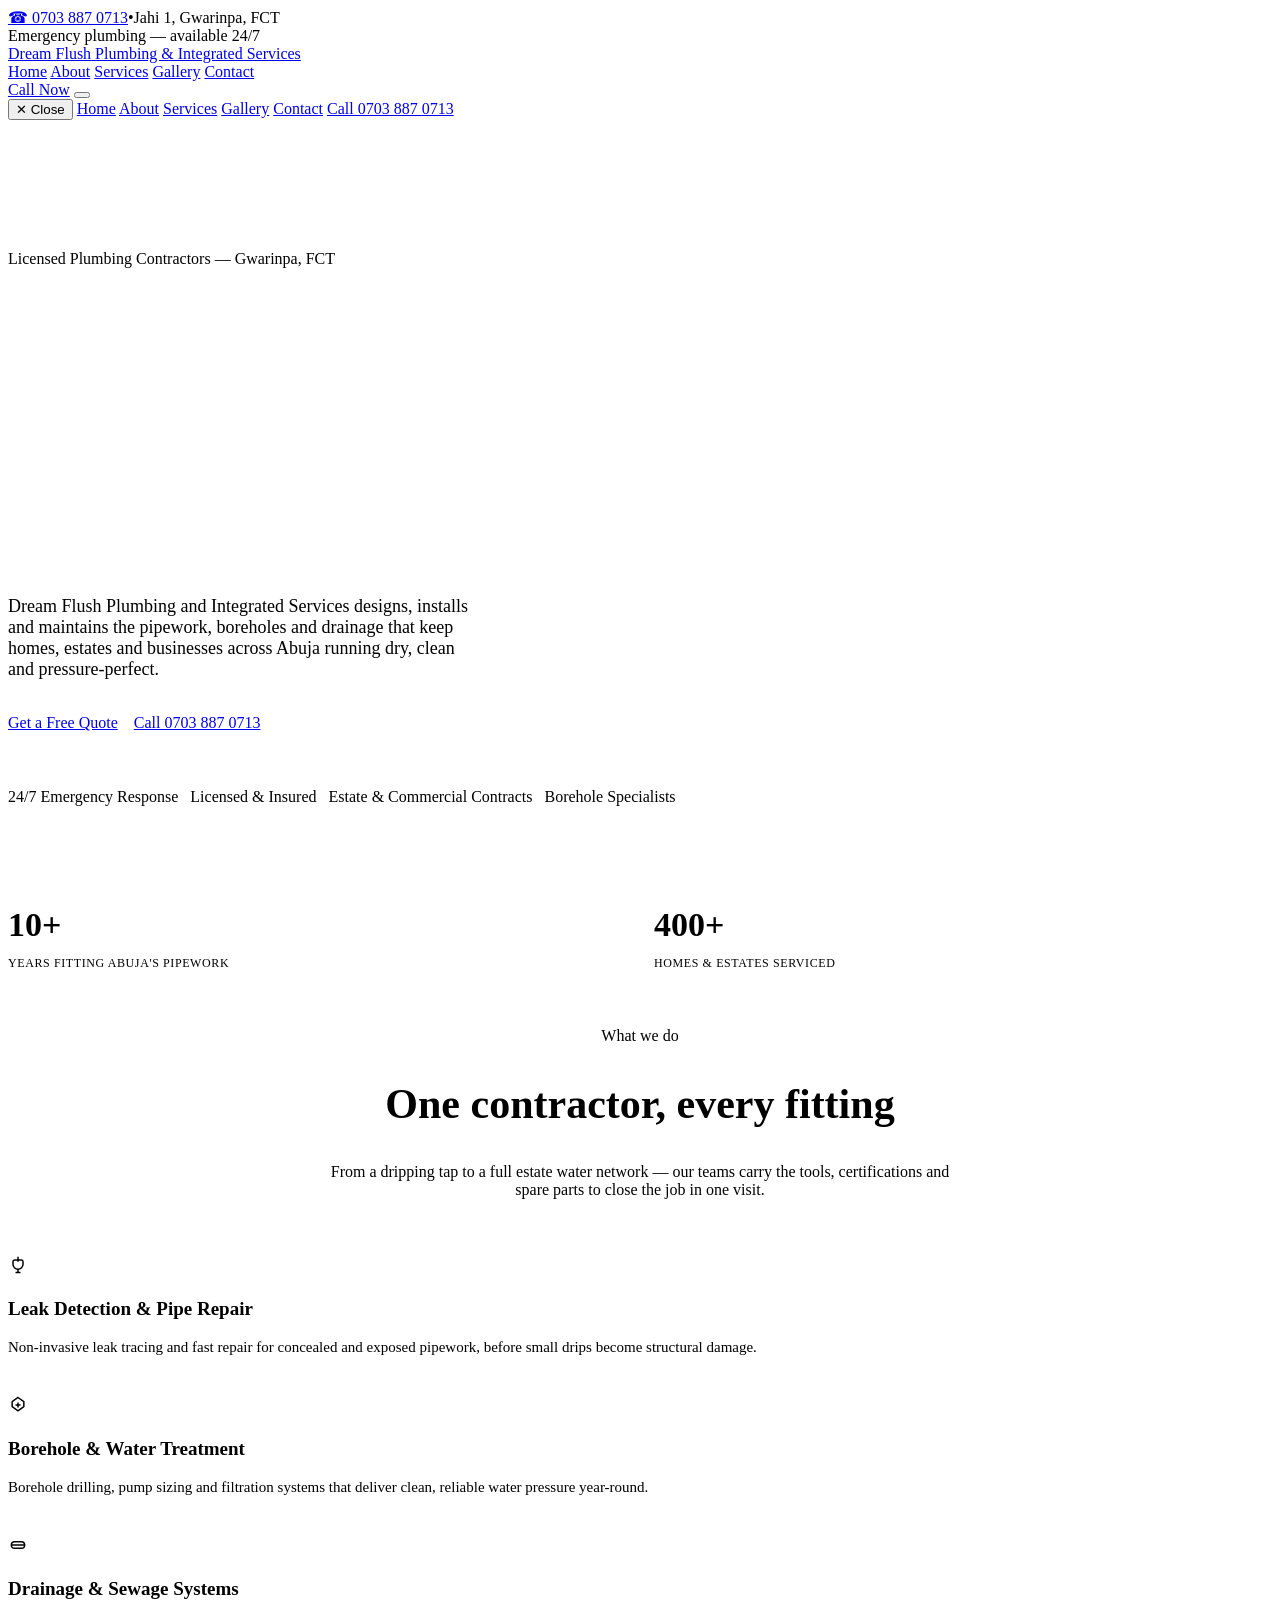
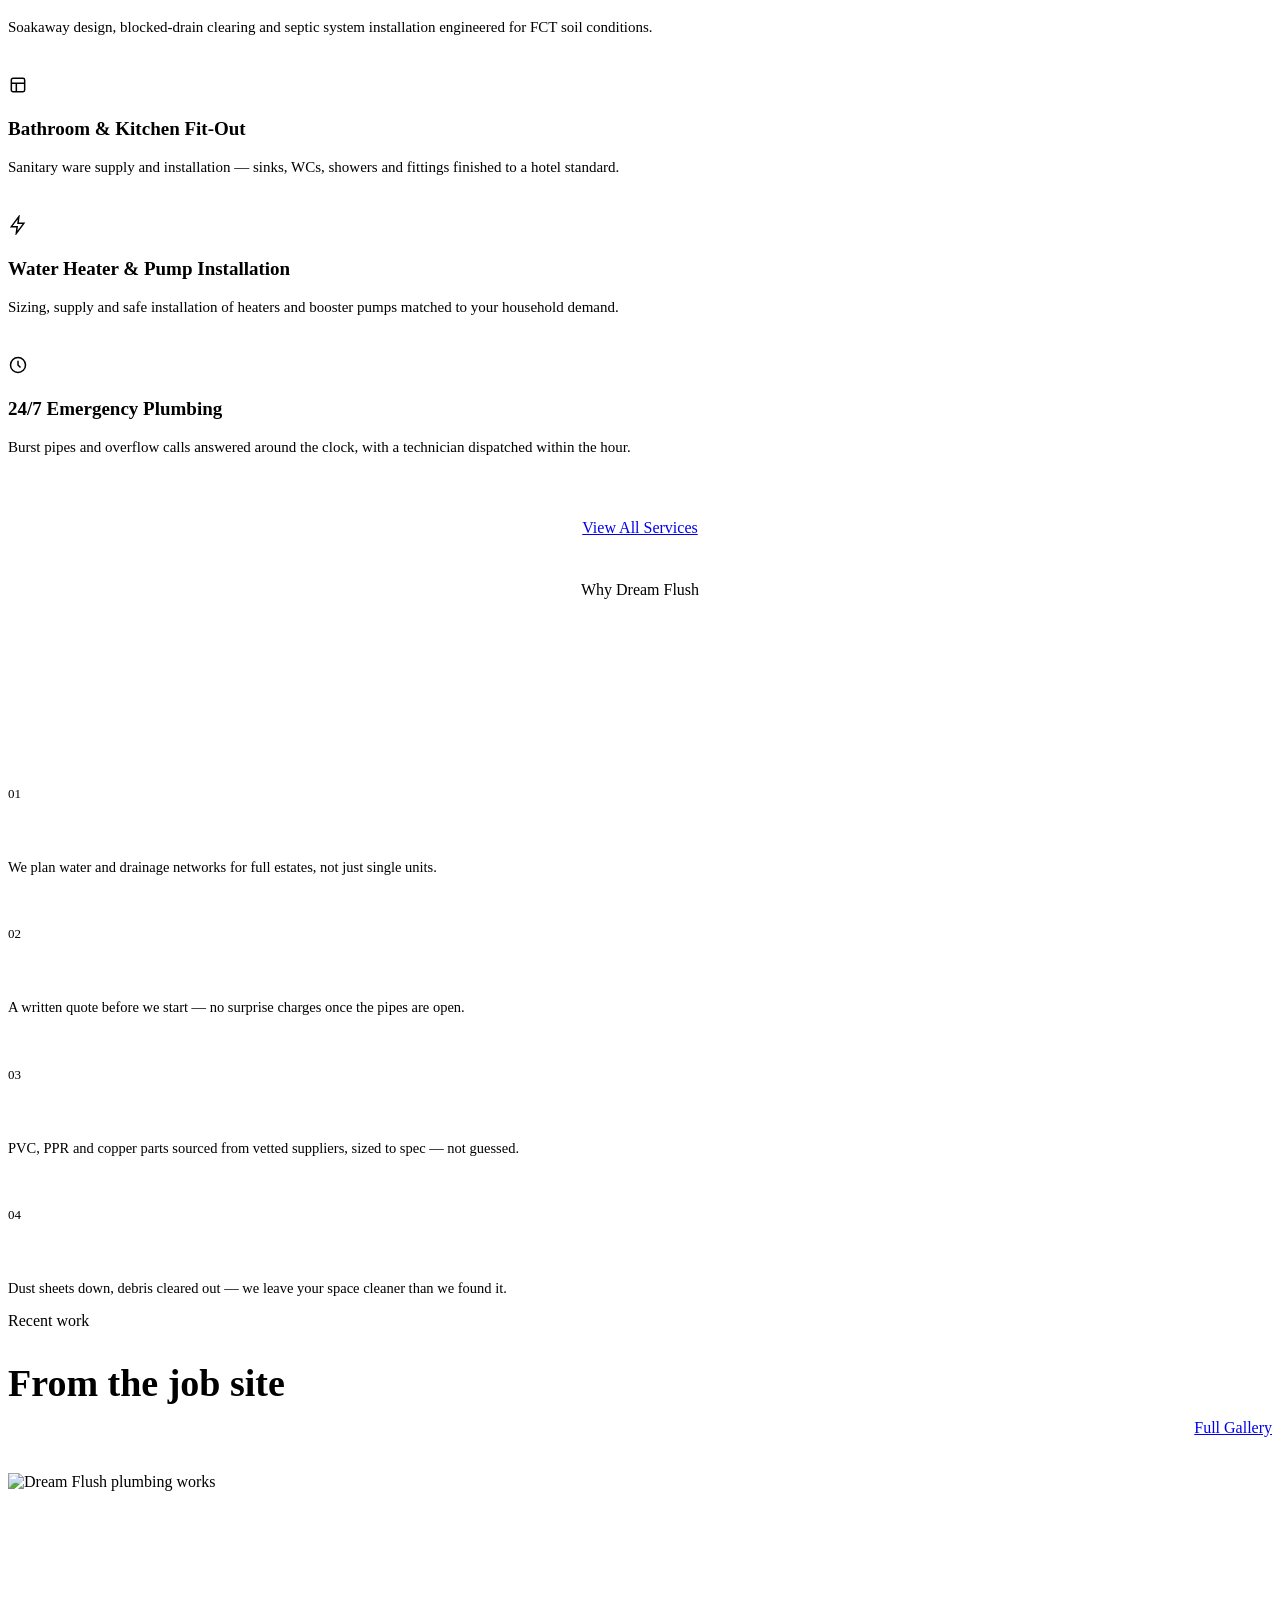
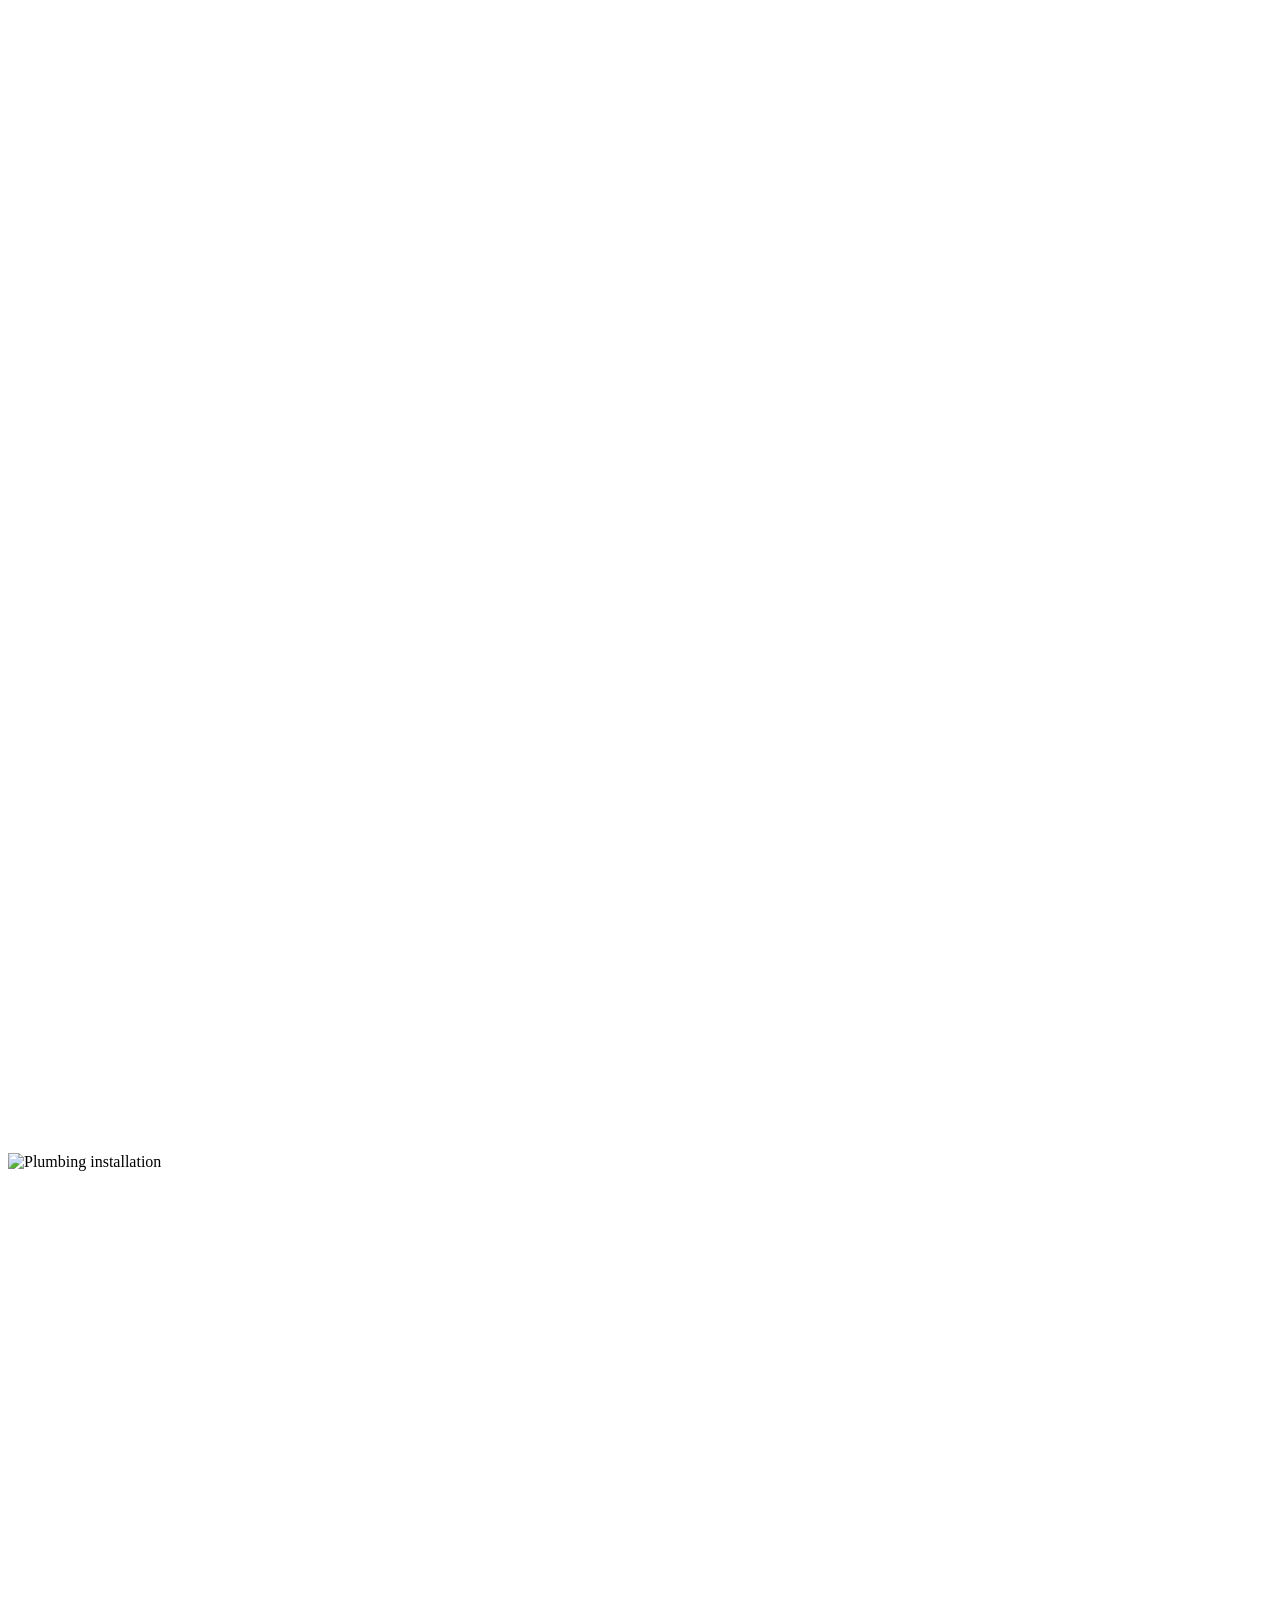
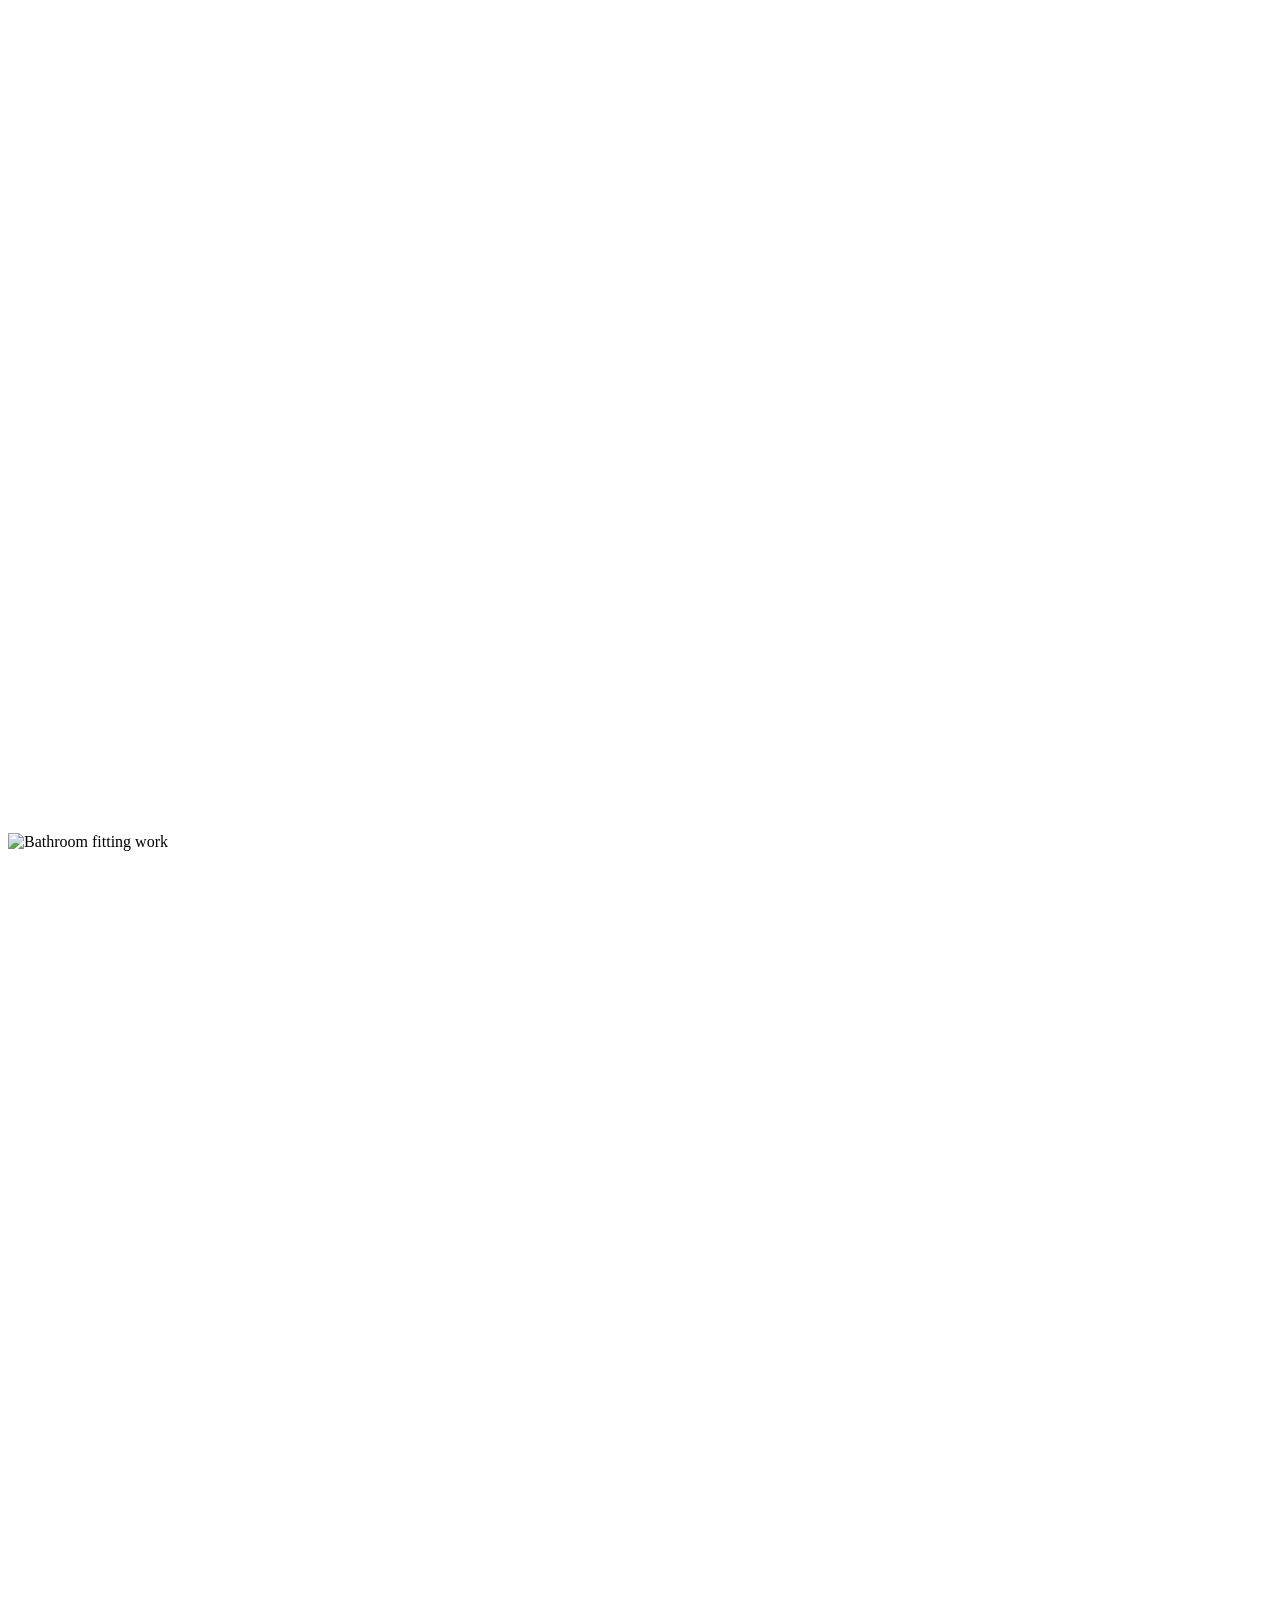
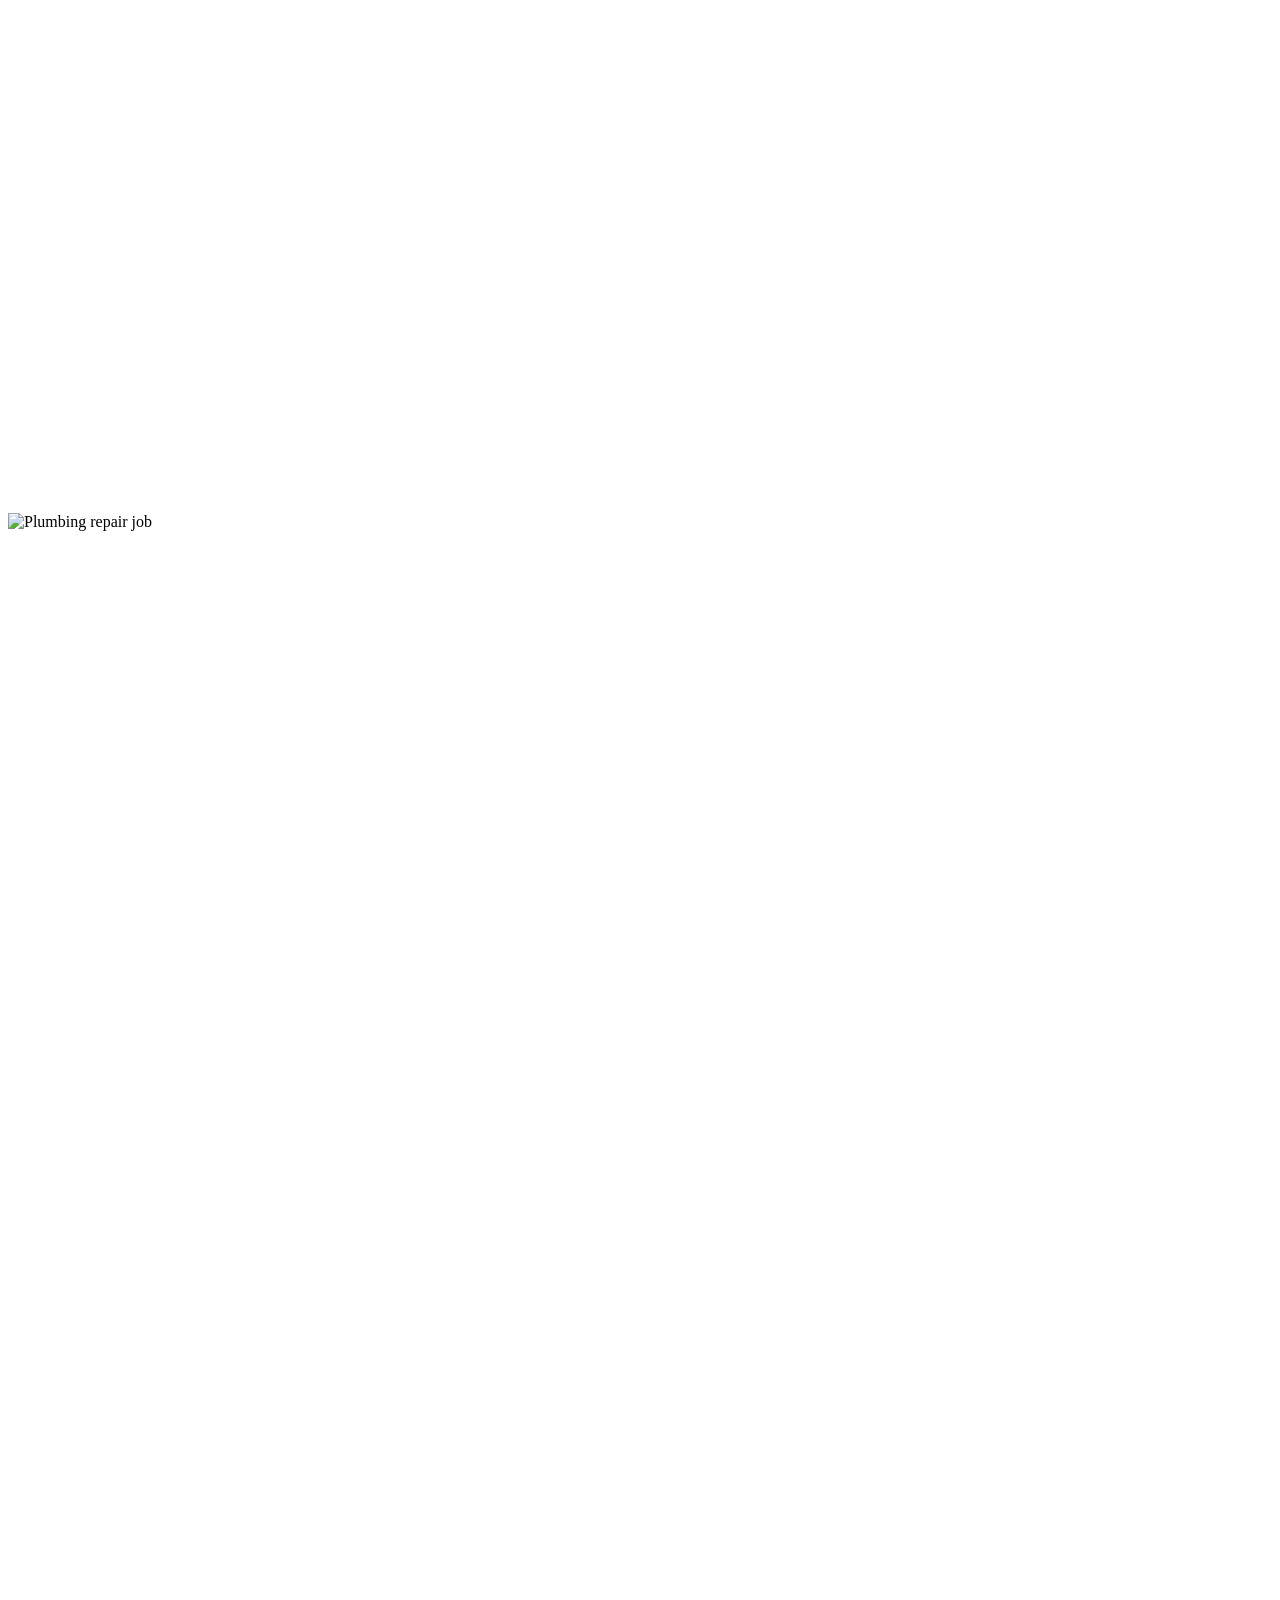
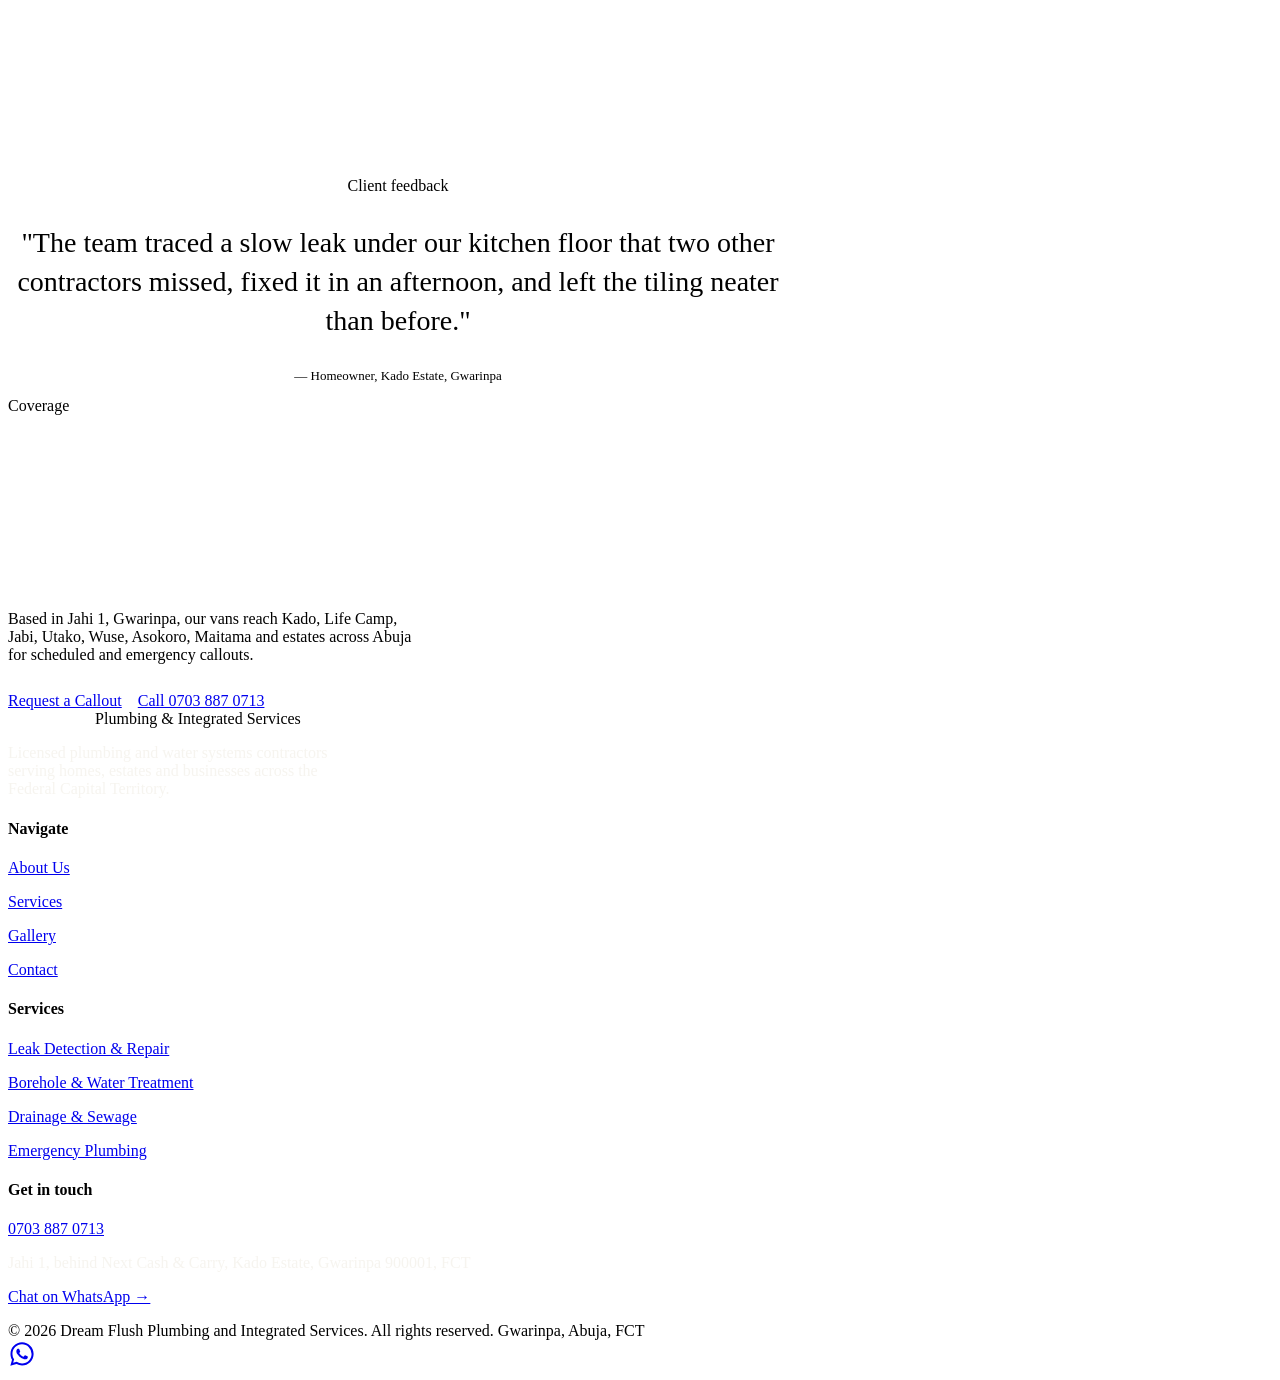
==== index.html @ 9a0f7e5d "Create index.html" ====
<!DOCTYPE html>
<html lang="en">
<head>
<meta charset="UTF-8">
<meta name="viewport" content="width=device-width, initial-scale=1.0">
<title>Dream Flush Plumbing &amp; Integrated Services | Gwarinpa, Abuja</title>
<meta name="description" content="Licensed plumbing, borehole and drainage contractors serving homes, estates and businesses across Gwarinpa and the Federal Capital Territory. Call 0703 887 0713.">
<link rel="stylesheet" href="styles.css">
</head>
<body>

<header class="site">
  <div class="topstrip">
    <div class="wrap">
      <div><a href="tel:+2347038870713">☎ 0703 887 0713</a><span class="dot">•</span>Jahi 1, Gwarinpa, FCT</div>
      <div>Emergency plumbing — available 24/7</div>
    </div>
  </div>
  <nav class="main wrap">
    <a href="index.html" class="logo">
      <span class="name">Dream Flush</span>
      <span class="tag">Plumbing &amp; Integrated Services</span>
    </a>
    <div class="nav-links">
      <a href="index.html" class="active">Home</a>
      <a href="about.html">About</a>
      <a href="services.html">Services</a>
      <a href="gallery.html">Gallery</a>
      <a href="contact.html">Contact</a>
    </div>
    <a href="tel:+2347038870713" class="nav-cta">Call Now</a>
    <button class="hamburger" aria-label="Open menu"><span></span><span></span><span></span></button>
  </nav>
</header>

<div class="mobile-menu">
  <button class="close" aria-label="Close menu">✕ Close</button>
  <a href="index.html">Home</a>
  <a href="about.html">About</a>
  <a href="services.html">Services</a>
  <a href="gallery.html">Gallery</a>
  <a href="contact.html">Contact</a>
  <a href="tel:+2347038870713" class="btn btn-copper m-cta">Call 0703 887 0713</a>
</div>

<!-- HERO -->
<section class="hero-dark" style="padding:130px 0 100px 0;">
  <div class="wrap" style="position:relative; z-index:1;">
    <div class="eyebrow" style="color:var(--copper-dim);">Licensed Plumbing Contractors — Gwarinpa, FCT</div>
    <h1 style="color:#fff; font-size:clamp(36px,6vw,64px); max-width:16ch;">Water finds a way. We make sure it's the right one.</h1>
    <p style="color:var(--aqua-soft); max-width:52ch; font-size:18px; margin-top:18px;">
      Dream Flush Plumbing and Integrated Services designs, installs and maintains the pipework, boreholes
      and drainage that keep homes, estates and businesses across Abuja running dry, clean and pressure-perfect.
    </p>
    <div style="display:flex; gap:16px; flex-wrap:wrap; margin-top:34px;">
      <a href="https://wa.me/2347038870713" target="_blank" rel="noopener" class="btn btn-copper">Get a Free Quote</a>
      <a href="tel:+2347038870713" class="btn btn-outline">Call 0703 887 0713</a>
    </div>

    <div style="display:flex; gap:12px; flex-wrap:wrap; margin-top:56px;">
      <span class="spec-tag">24/7 Emergency Response</span>
      <span class="spec-tag">Licensed &amp; Insured</span>
      <span class="spec-tag">Estate &amp; Commercial Contracts</span>
      <span class="spec-tag">Borehole Specialists</span>
    </div>
  </div>
</section>

<!-- INTRO STRIP -->
<section class="section-tight" style="background:var(--paper-dim); border-bottom:1px solid var(--line);">
  <div class="wrap" style="display:grid; grid-template-columns:1fr; gap:32px;">
    <div class="reveal" style="display:grid; grid-template-columns:repeat(2,1fr); gap:28px;">
      <div>
        <div class="mono" style="font-size:34px; color:var(--navy-deep); font-family:'Fraunces',serif; font-weight:600;">10+</div>
        <p class="mono" style="font-size:12px; text-transform:uppercase; letter-spacing:.05em; color:var(--ink-soft);">Years fitting Abuja's pipework</p>
      </div>
      <div>
        <div class="mono" style="font-size:34px; color:var(--navy-deep); font-family:'Fraunces',serif; font-weight:600;">400+</div>
        <p class="mono" style="font-size:12px; text-transform:uppercase; letter-spacing:.05em; color:var(--ink-soft);">Homes &amp; estates serviced</p>
      </div>
    </div>
  </div>
</section>

<!-- SERVICES OVERVIEW -->
<section>
  <div class="wrap">
    <div class="joint-connector" aria-hidden="true">
      <svg width="2" height="40" viewBox="0 0 2 40"><line x1="1" y1="0" x2="1" y2="40" style="stroke:var(--copper); stroke-width:2; stroke-dasharray:1 7;" stroke-linecap="round"/></svg>
      <span class="joint-node"></span>
    </div>
    <div class="reveal" style="text-align:center; max-width:640px; margin:0 auto 56px auto;">
      <div class="eyebrow" style="justify-content:center;">What we do</div>
      <h2 style="font-size:clamp(28px,4vw,42px);">One contractor, every fitting</h2>
      <p style="color:var(--ink-soft);">From a dripping tap to a full estate water network — our teams carry the tools,
      certifications and spare parts to close the job in one visit.</p>
    </div>

    <div style="display:grid; grid-template-columns:1fr; gap:24px;" class="services-grid">
      <style>
        .services-grid{grid-template-columns:1fr;}
        @media(min-width:640px){.services-grid{grid-template-columns:1fr 1fr;}}
        @media(min-width:980px){.services-grid{grid-template-columns:1fr 1fr 1fr;}}
      </style>

      <div class="card reveal">
        <div class="service-icon"><svg width="20" height="20" viewBox="0 0 24 24" fill="none" stroke="currentColor" stroke-width="1.8"><path d="M12 2v6M8 6h8a2 2 0 012 2v3a6 6 0 01-12 0v-3a2 2 0 012-2z"/><path d="M9 21h6M12 17v4"/></svg></div>
        <h3 style="font-size:19px;">Leak Detection &amp; Pipe Repair</h3>
        <p style="color:var(--ink-soft); font-size:15px;">Non-invasive leak tracing and fast repair for concealed and exposed pipework, before small drips become structural damage.</p>
      </div>

      <div class="card reveal">
        <div class="service-icon"><svg width="20" height="20" viewBox="0 0 24 24" fill="none" stroke="currentColor" stroke-width="1.8"><path d="M12 3l7 5v6l-7 5-7-5V8z"/><path d="M12 9v6M9 12h6"/></svg></div>
        <h3 style="font-size:19px;">Borehole &amp; Water Treatment</h3>
        <p style="color:var(--ink-soft); font-size:15px;">Borehole drilling, pump sizing and filtration systems that deliver clean, reliable water pressure year-round.</p>
      </div>

      <div class="card reveal">
        <div class="service-icon"><svg width="20" height="20" viewBox="0 0 24 24" fill="none" stroke="currentColor" stroke-width="1.8"><path d="M4 12h16M4 12a4 4 0 004 4h8a4 4 0 004-4M4 12a4 4 0 014-4h8a4 4 0 014 4"/></svg></div>
        <h3 style="font-size:19px;">Drainage &amp; Sewage Systems</h3>
        <p style="color:var(--ink-soft); font-size:15px;">Soakaway design, blocked-drain clearing and septic system installation engineered for FCT soil conditions.</p>
      </div>

      <div class="card reveal">
        <div class="service-icon"><svg width="20" height="20" viewBox="0 0 24 24" fill="none" stroke="currentColor" stroke-width="1.8"><rect x="4" y="4" width="16" height="16" rx="2"/><path d="M4 10h16M10 10v10"/></svg></div>
        <h3 style="font-size:19px;">Bathroom &amp; Kitchen Fit-Out</h3>
        <p style="color:var(--ink-soft); font-size:15px;">Sanitary ware supply and installation — sinks, WCs, showers and fittings finished to a hotel standard.</p>
      </div>

      <div class="card reveal">
        <div class="service-icon"><svg width="20" height="20" viewBox="0 0 24 24" fill="none" stroke="currentColor" stroke-width="1.8"><path d="M13 2L4 14h7l-1 8 9-12h-7z"/></svg></div>
        <h3 style="font-size:19px;">Water Heater &amp; Pump Installation</h3>
        <p style="color:var(--ink-soft); font-size:15px;">Sizing, supply and safe installation of heaters and booster pumps matched to your household demand.</p>
      </div>

      <div class="card reveal">
        <div class="service-icon"><svg width="20" height="20" viewBox="0 0 24 24" fill="none" stroke="currentColor" stroke-width="1.8"><circle cx="12" cy="12" r="9"/><path d="M12 7v5l3 3"/></svg></div>
        <h3 style="font-size:19px;">24/7 Emergency Plumbing</h3>
        <p style="color:var(--ink-soft); font-size:15px;">Burst pipes and overflow calls answered around the clock, with a technician dispatched within the hour.</p>
      </div>
    </div>

    <div style="text-align:center; margin-top:48px;" class="reveal">
      <a href="services.html" class="btn btn-outline-dark">View All Services</a>
    </div>
  </div>
</section>

<!-- WHY CHOOSE US -->
<section style="background:var(--navy-deep); color:var(--paper);">
  <div class="wrap">
    <div class="joint-connector" aria-hidden="true">
      <svg width="2" height="40" viewBox="0 0 2 40"><line x1="1" y1="0" x2="1" y2="40" style="stroke:var(--copper); stroke-width:2; stroke-dasharray:1 7;" stroke-linecap="round"/></svg>
      <span class="joint-node" style="box-shadow:0 0 0 5px var(--navy-deep);"></span>
    </div>
    <div class="reveal" style="text-align:center; max-width:600px; margin:0 auto 56px auto;">
      <div class="eyebrow" style="justify-content:center; color:var(--copper-dim);">Why Dream Flush</div>
      <h2 style="color:#fff; font-size:clamp(28px,4vw,42px);">Built for how Abuja actually plumbs</h2>
    </div>
    <div style="display:grid; grid-template-columns:1fr; gap:36px;" class="why-grid">
      <style>.why-grid{grid-template-columns:1fr;} @media(min-width:768px){.why-grid{grid-template-columns:repeat(4,1fr);}}</style>
      <div class="reveal">
        <div class="mono" style="color:var(--copper); font-size:13px; margin-bottom:10px;">01</div>
        <h3 style="color:#fff; font-size:18px;">Estate-scale experience</h3>
        <p style="color:var(--aqua-soft); font-size:14.5px;">We plan water and drainage networks for full estates, not just single units.</p>
      </div>
      <div class="reveal">
        <div class="mono" style="color:var(--copper); font-size:13px; margin-bottom:10px;">02</div>
        <h3 style="color:#fff; font-size:18px;">Upfront pricing</h3>
        <p style="color:var(--aqua-soft); font-size:14.5px;">A written quote before we start — no surprise charges once the pipes are open.</p>
      </div>
      <div class="reveal">
        <div class="mono" style="color:var(--copper); font-size:13px; margin-bottom:10px;">03</div>
        <h3 style="color:#fff; font-size:18px;">Genuine fittings</h3>
        <p style="color:var(--aqua-soft); font-size:14.5px;">PVC, PPR and copper parts sourced from vetted suppliers, sized to spec — not guessed.</p>
      </div>
      <div class="reveal">
        <div class="mono" style="color:var(--copper); font-size:13px; margin-bottom:10px;">04</div>
        <h3 style="color:#fff; font-size:18px;">Tidy job sites</h3>
        <p style="color:var(--aqua-soft); font-size:14.5px;">Dust sheets down, debris cleared out — we leave your space cleaner than we found it.</p>
      </div>
    </div>
  </div>
</section>

<!-- FEATURED WORK -->
<section>
  <div class="wrap">
    <div class="reveal" style="display:flex; justify-content:space-between; align-items:flex-end; gap:20px; flex-wrap:wrap; margin-bottom:36px;">
      <div>
        <div class="eyebrow">Recent work</div>
        <h2 style="font-size:clamp(26px,4vw,38px);">From the job site</h2>
      </div>
      <a href="gallery.html" class="btn btn-outline-dark">Full Gallery</a>
    </div>
    <div style="display:grid; grid-template-columns:1fr; gap:16px;" class="home-gal">
      <style>
        .home-gal{grid-template-columns:1fr 1fr;}
        @media(min-width:768px){.home-gal{grid-template-columns:repeat(4,1fr);}}
        .home-gal .gal-item{aspect-ratio:1/1;}
      </style>
      <div class="gal-item reveal"><img src="https://lh3.googleusercontent.com/gps-cs-s/APNQkAHWRPN3L8LuBVcjZ3I019OO027bFhf9JPRIO4nKEWXgw_9E3YOULxUgVW7eUwhvWyyppRHsk3lax2eZiEEiIUImAE5HNTa53ig5uDKnpSwStdlJIbGX1WZZtggyb7ekwQfjrfQyrAv9M4aH=w400-h400-n-k-no-nu" alt="Dream Flush plumbing works" loading="lazy"></div>
      <div class="gal-item reveal"><img src="https://lh3.googleusercontent.com/gps-cs-s/APNQkAGF8icxecqVOJRzwQurNzmzFJZpPLVUyeI_FsJjjUTDYyTrybm0dxUfiEsHR7FjjhWgU0Uqf5lu4nmzQ2m7SeWV9MGUFTj0n9CZD9PnpQmQtgG_nIJ3hxRWF6lzMgg10u-XJWmI9WDnLxtE=w400-h400-n-k-no-nu" alt="Plumbing installation" loading="lazy"></div>
      <div class="gal-item reveal"><img src="https://lh3.googleusercontent.com/gps-cs-s/APNQkAEnMznzhhNbdx_cUAsmjK_xok5JXJjn2oTG2pKyvs2aAb2dIH1Luz5_inmusBIiHnRarUA_8XX8kxVgiO7XNIuZoQqRph8Cxw5oyMlpKGPAxoUyoJvWzBQXSEMlgwkbcNje-8q9p-YcH8e0=w400-h400-n-k-no-nu" alt="Bathroom fitting work" loading="lazy"></div>
      <div class="gal-item reveal"><img src="https://lh3.googleusercontent.com/gps-cs-s/APNQkAFbByiCkECzpKB3rME1ixQNDsWxzrAxze_JOhXJ6nOsAjRchkMbBx6kJNiQZaSDxwMGCO5Q4RfN9BP9-BcdhZhin5TswmgQjd3dukd6fsVVq3LrZUCqwJ_RrRPBUdt5_XD7Ur9vWw=w400-h400-n-k-no-nu" alt="Plumbing repair job" loading="lazy"></div>
    </div>
  </div>
</section>

<!-- TESTIMONIAL -->
<section style="background:var(--paper-dim); border-top:1px solid var(--line); border-bottom:1px solid var(--line);">
  <div class="wrap" style="max-width:780px; text-align:center;">
    <div class="reveal">
      <div class="eyebrow" style="justify-content:center;">Client feedback</div>
      <p style="font-family:'Fraunces',serif; font-size:clamp(20px,3vw,28px); color:var(--navy-deep); line-height:1.4;">
        "The team traced a slow leak under our kitchen floor that two other contractors missed, fixed it in an
        afternoon, and left the tiling neater than before."
      </p>
      <p class="mono" style="font-size:13px; color:var(--ink-soft); margin-top:18px;">— Homeowner, Kado Estate, Gwarinpa</p>
    </div>
  </div>
</section>

<!-- SERVICE AREA + CTA -->
<section class="hero-dark">
  <div class="wrap" style="position:relative; z-index:1; display:grid; grid-template-columns:1fr; gap:40px;" >
    <div class="reveal">
      <div class="eyebrow" style="color:var(--copper-dim);">Coverage</div>
      <h2 style="color:#fff; font-size:clamp(26px,4vw,38px); max-width:18ch;">Serving Gwarinpa and every corner of the FCT</h2>
      <p style="color:var(--aqua-soft); max-width:52ch;">Based in Jahi 1, Gwarinpa, our vans reach Kado, Life Camp, Jabi, Utako, Wuse, Asokoro,
      Maitama and estates across Abuja for scheduled and emergency callouts.</p>
      <div style="display:flex; gap:16px; flex-wrap:wrap; margin-top:28px;">
        <a href="contact.html" class="btn btn-copper">Request a Callout</a>
        <a href="tel:+2347038870713" class="btn btn-outline">Call 0703 887 0713</a>
      </div>
    </div>
  </div>
</section>

<footer class="site">
  <div class="wrap">
    <div class="foot-grid">
      <div>
        <div class="logo" style="margin-bottom:16px;">
          <span class="name" style="color:#fff;">Dream Flush</span>
          <span class="tag">Plumbing &amp; Integrated Services</span>
        </div>
        <p style="color:rgba(242,240,232,.7); max-width:320px;">Licensed plumbing and water systems contractors serving homes, estates and businesses across the Federal Capital Territory.</p>
      </div>
      <div>
        <h4>Navigate</h4>
        <p><a href="about.html">About Us</a></p>
        <p><a href="services.html">Services</a></p>
        <p><a href="gallery.html">Gallery</a></p>
        <p><a href="contact.html">Contact</a></p>
      </div>
      <div>
        <h4>Services</h4>
        <p><a href="services.html">Leak Detection &amp; Repair</a></p>
        <p><a href="services.html">Borehole &amp; Water Treatment</a></p>
        <p><a href="services.html">Drainage &amp; Sewage</a></p>
        <p><a href="services.html">Emergency Plumbing</a></p>
      </div>
      <div>
        <h4>Get in touch</h4>
        <p><a href="tel:+2347038870713">0703 887 0713</a></p>
        <p style="color:rgba(242,240,232,.7);">Jahi 1, behind Next Cash &amp; Carry, Kado Estate, Gwarinpa 900001, FCT</p>
        <p><a href="https://wa.me/2347038870713" target="_blank" rel="noopener">Chat on WhatsApp →</a></p>
      </div>
    </div>
    <div class="foot-bottom">
      <span>© 2026 Dream Flush Plumbing and Integrated Services. All rights reserved.</span>
      <span>Gwarinpa, Abuja, FCT</span>
    </div>
  </div>
</footer>

<a href="https://wa.me/2347038870713" class="wa-float" target="_blank" rel="noopener" aria-label="Chat on WhatsApp">
  <svg width="28" height="28" viewBox="0 0 24 24" fill="currentColor"><path d="M12.04 2C6.58 2 2.13 6.45 2.13 11.91c0 1.75.46 3.45 1.32 4.95L2 22l5.28-1.38a9.9 9.9 0 004.76 1.21h.01c5.46 0 9.9-4.45 9.9-9.91C21.96 6.45 17.5 2 12.04 2zm0 18.06h-.01a8.2 8.2 0 01-4.18-1.14l-.3-.18-3.12.82.83-3.04-.2-.31a8.16 8.16 0 01-1.26-4.3c0-4.51 3.68-8.19 8.2-8.19 2.19 0 4.25.85 5.8 2.4a8.13 8.13 0 012.4 5.8c0 4.51-3.68 8.14-8.16 8.14zm4.48-6.12c-.24-.12-1.45-.72-1.67-.8-.22-.08-.39-.12-.55.12-.16.24-.63.8-.78.96-.14.16-.29.18-.53.06-.24-.12-1.02-.38-1.94-1.2-.72-.64-1.2-1.43-1.34-1.67-.14-.24-.02-.37.11-.49.11-.11.24-.29.36-.43.12-.14.16-.24.24-.4.08-.16.04-.3-.02-.42-.06-.12-.55-1.32-.75-1.8-.2-.48-.4-.42-.55-.42-.14 0-.3-.02-.46-.02s-.42.06-.64.3c-.22.24-.85.83-.85 2.02 0 1.19.87 2.34.99 2.5.12.16 1.71 2.61 4.14 3.66.58.25 1.03.4 1.38.51.58.18 1.11.16 1.53.1.47-.07 1.45-.59 1.65-1.16.2-.57.2-1.06.14-1.16-.06-.1-.22-.16-.46-.28z"/></svg>
</a>

<script src="script.js"></script>
</body>
</html>
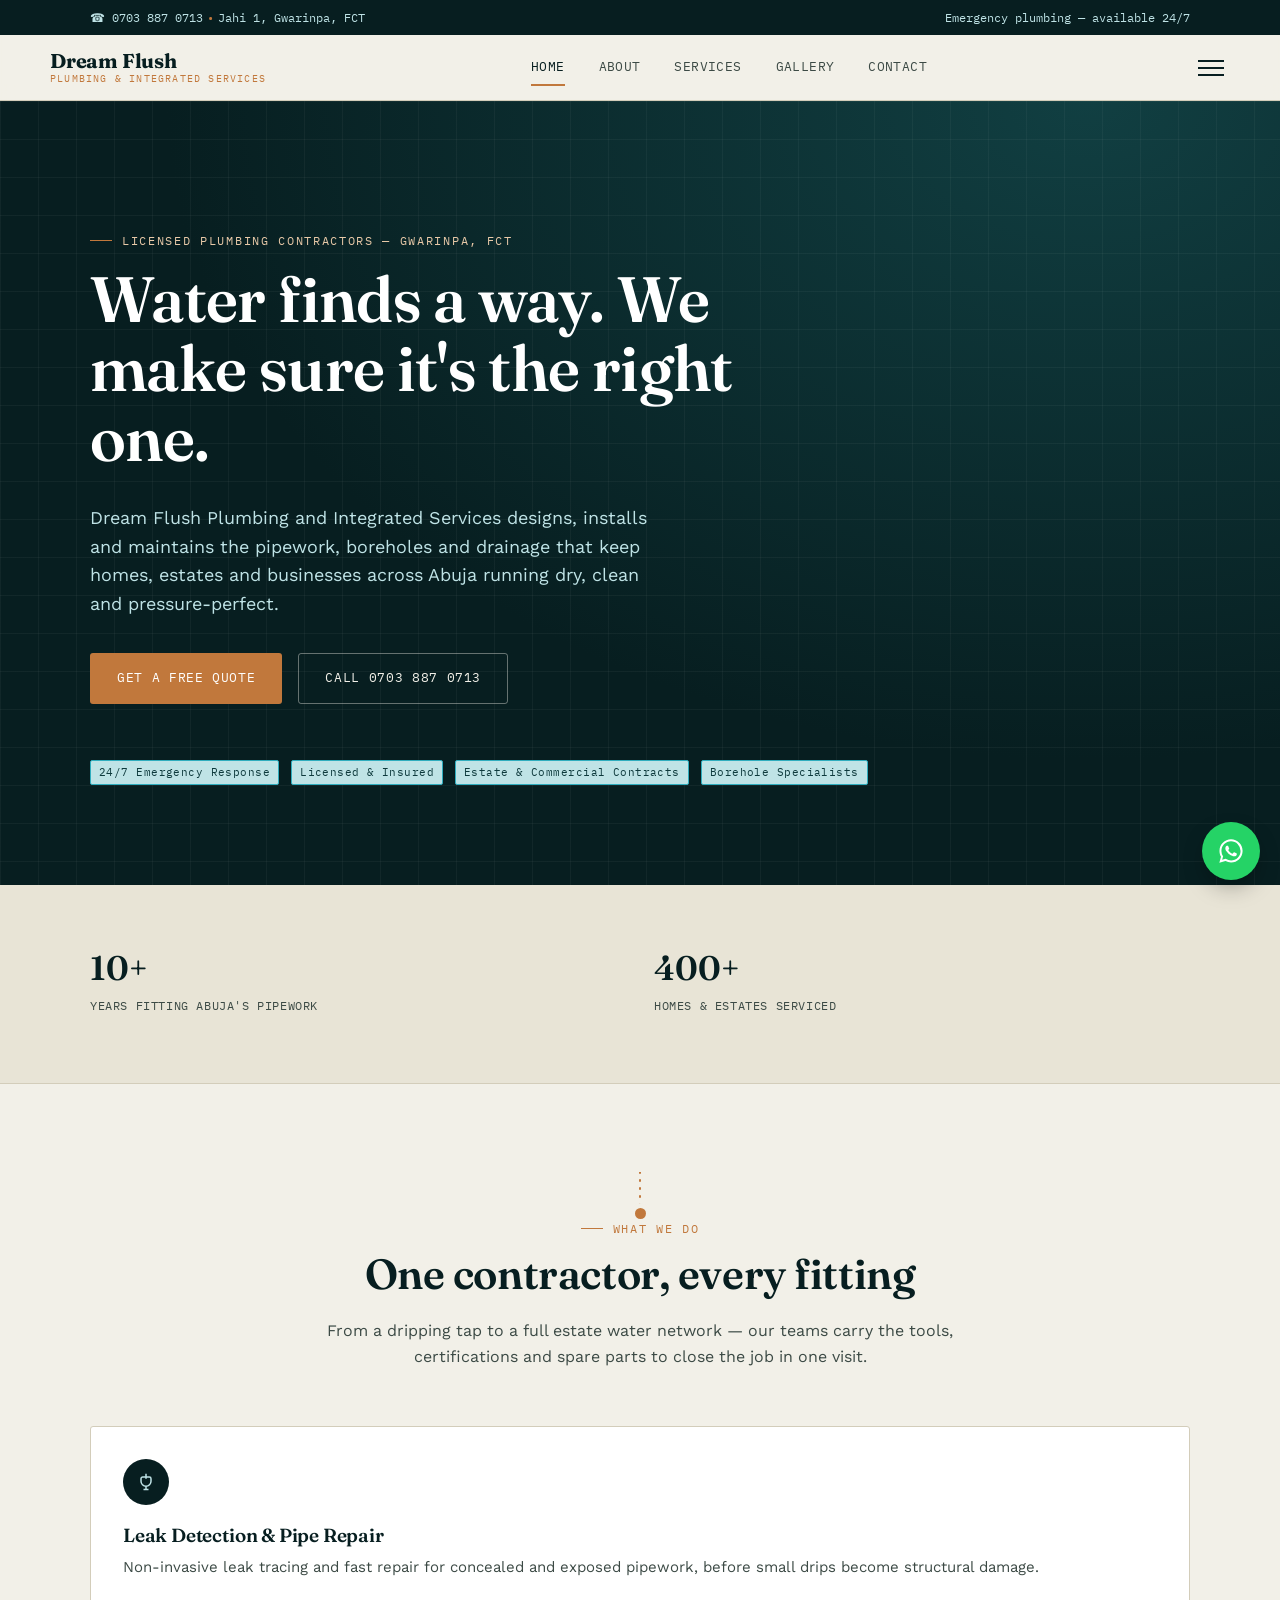
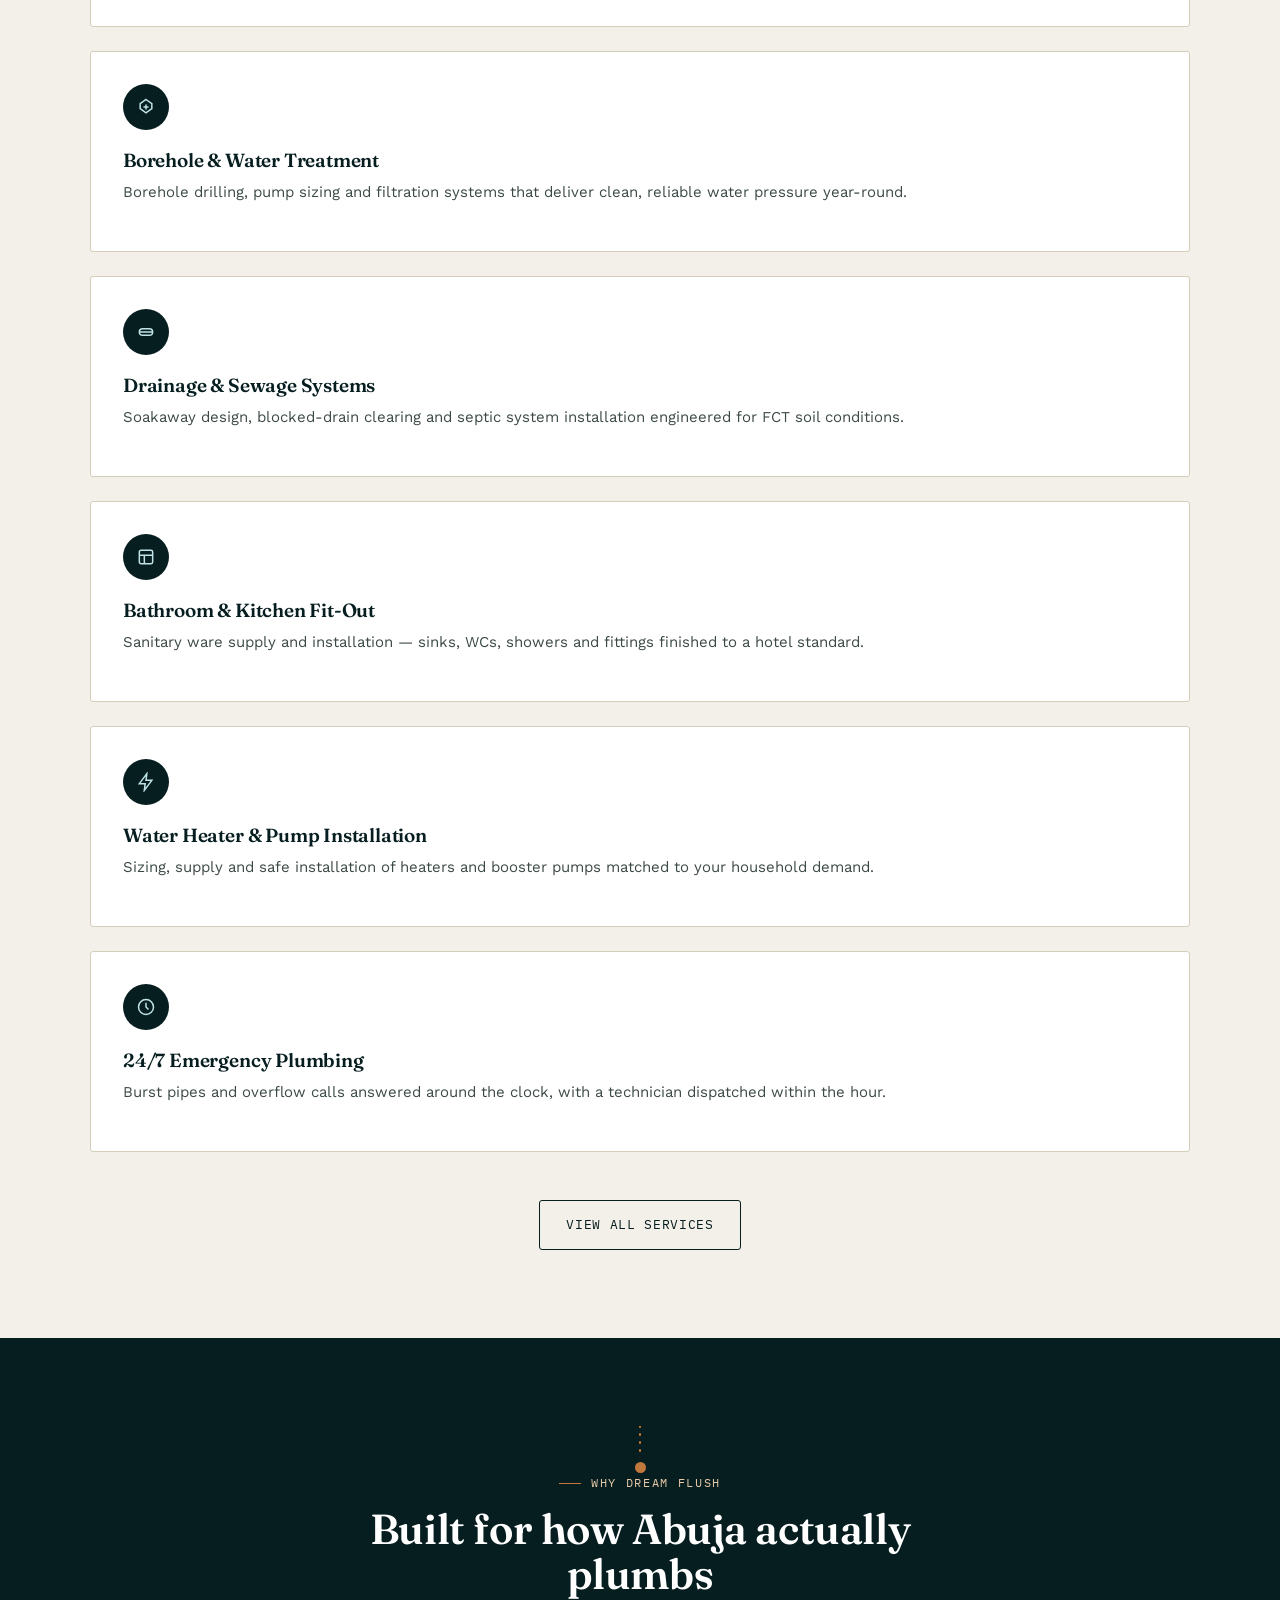
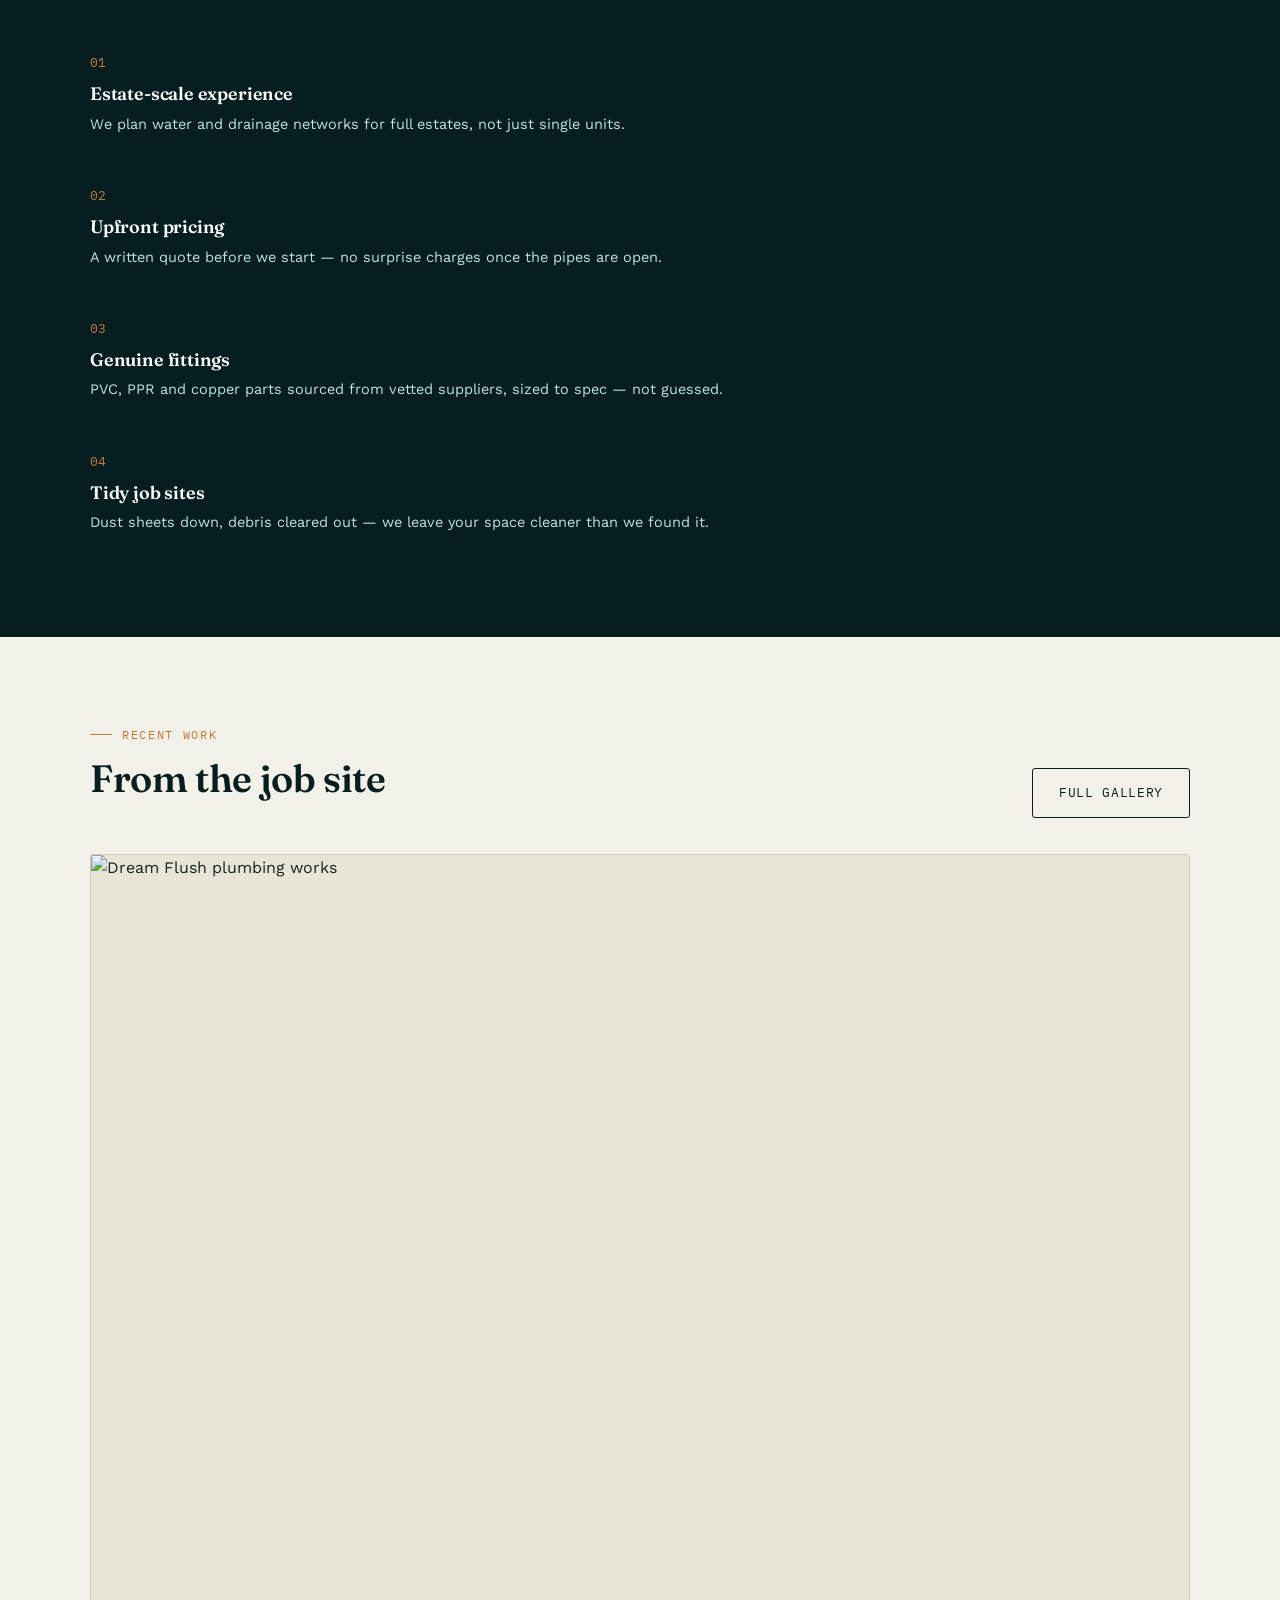
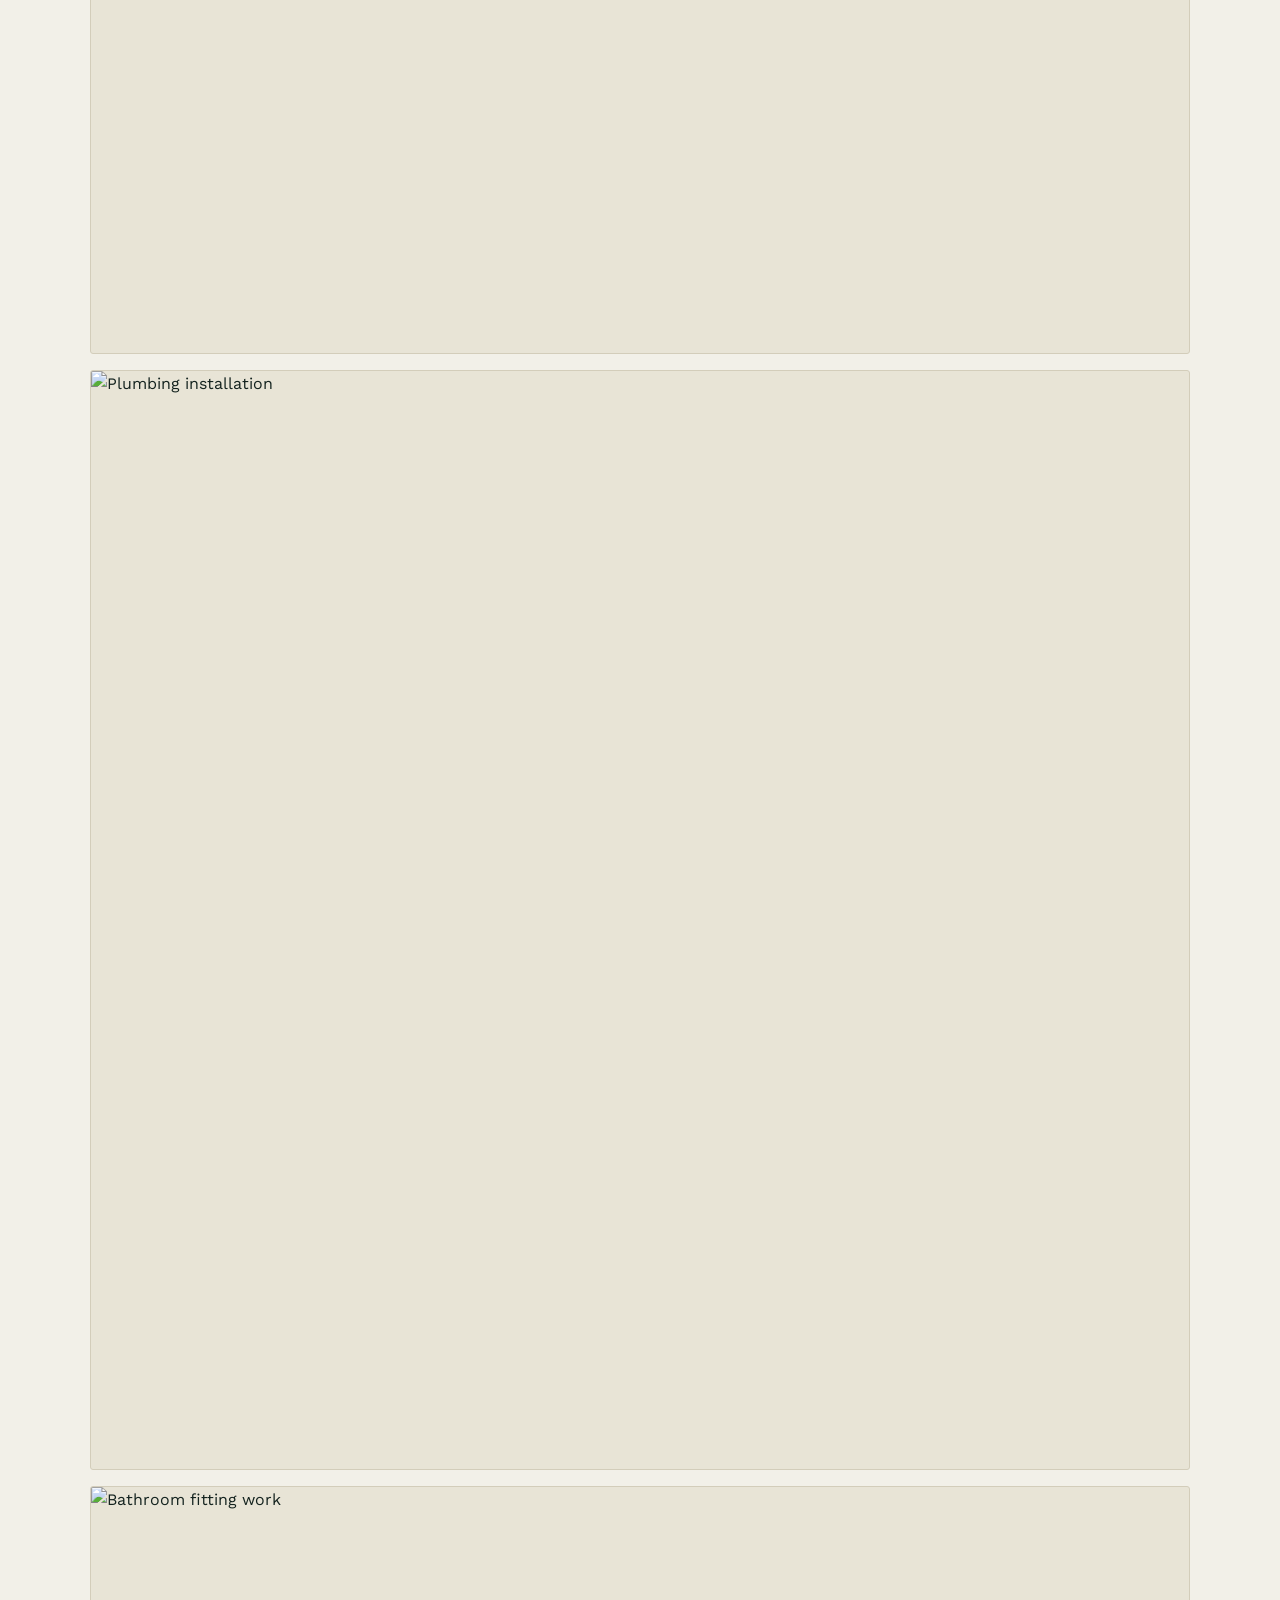
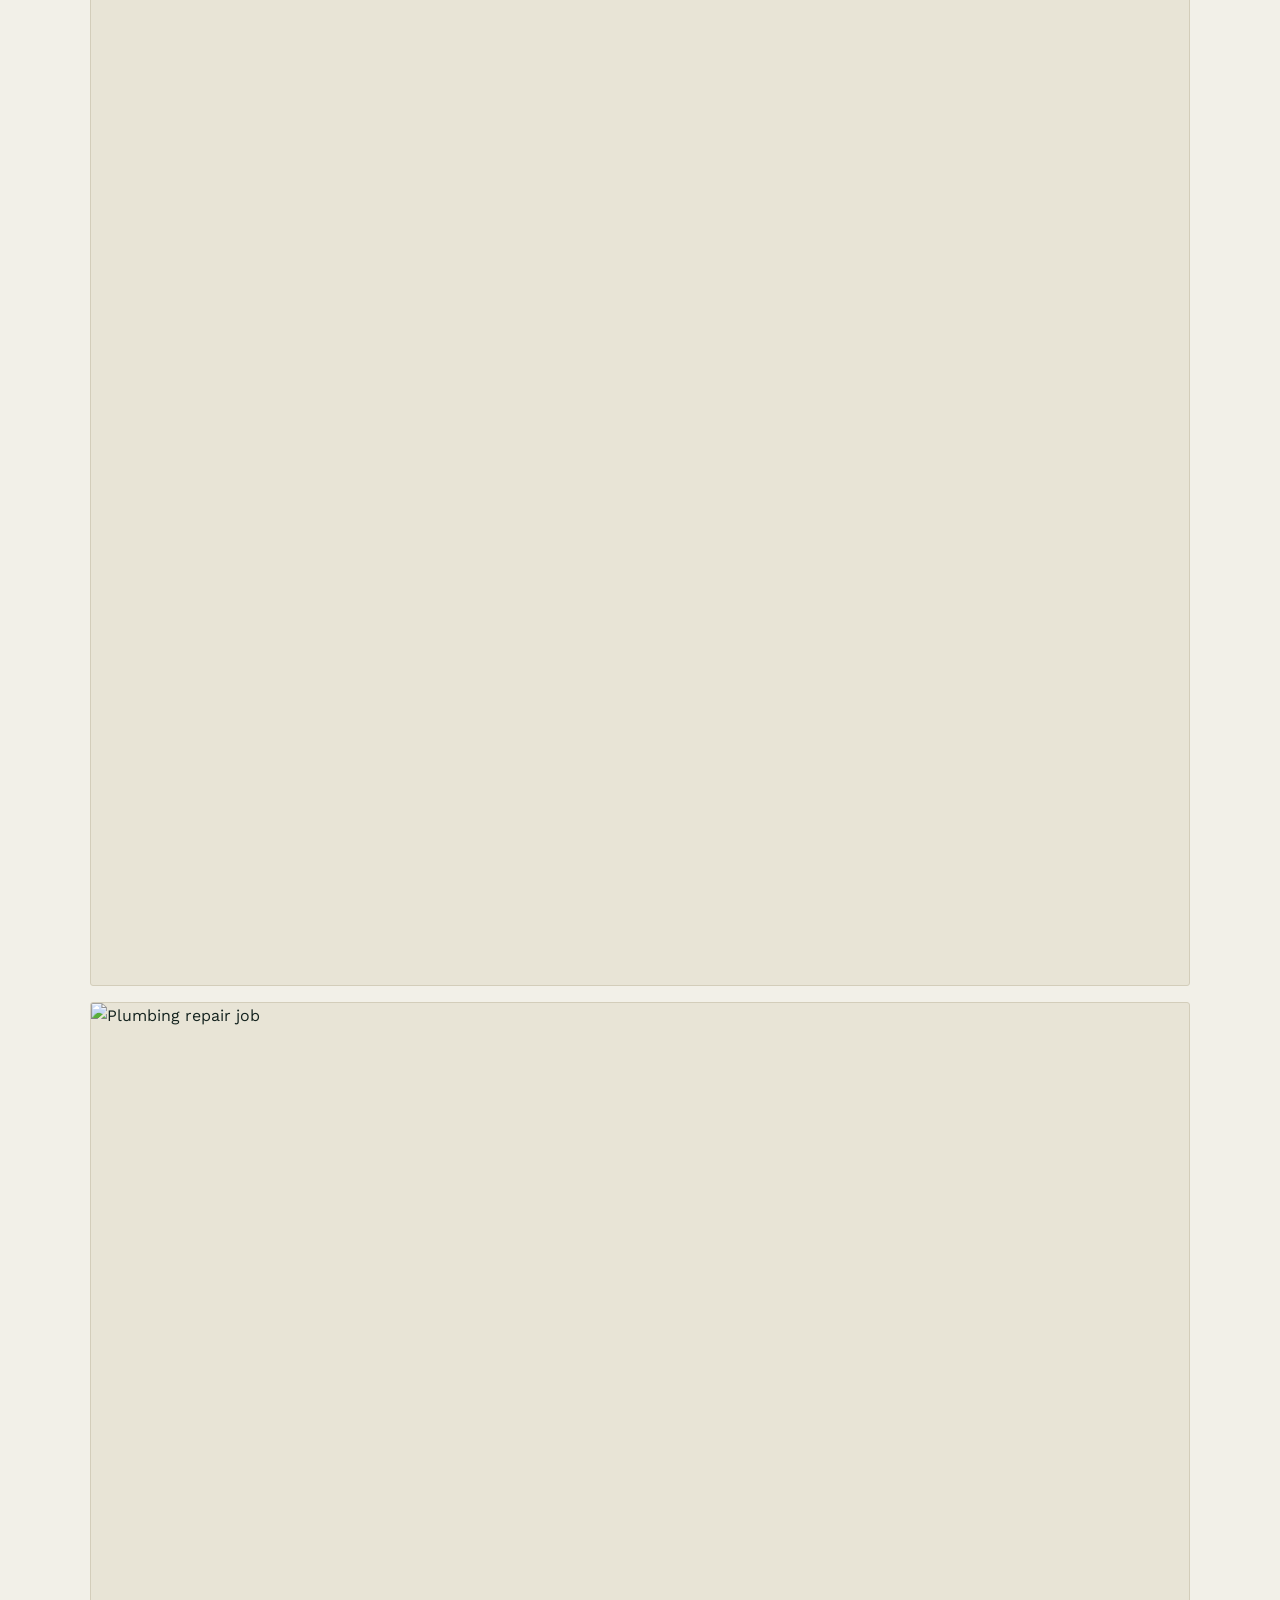
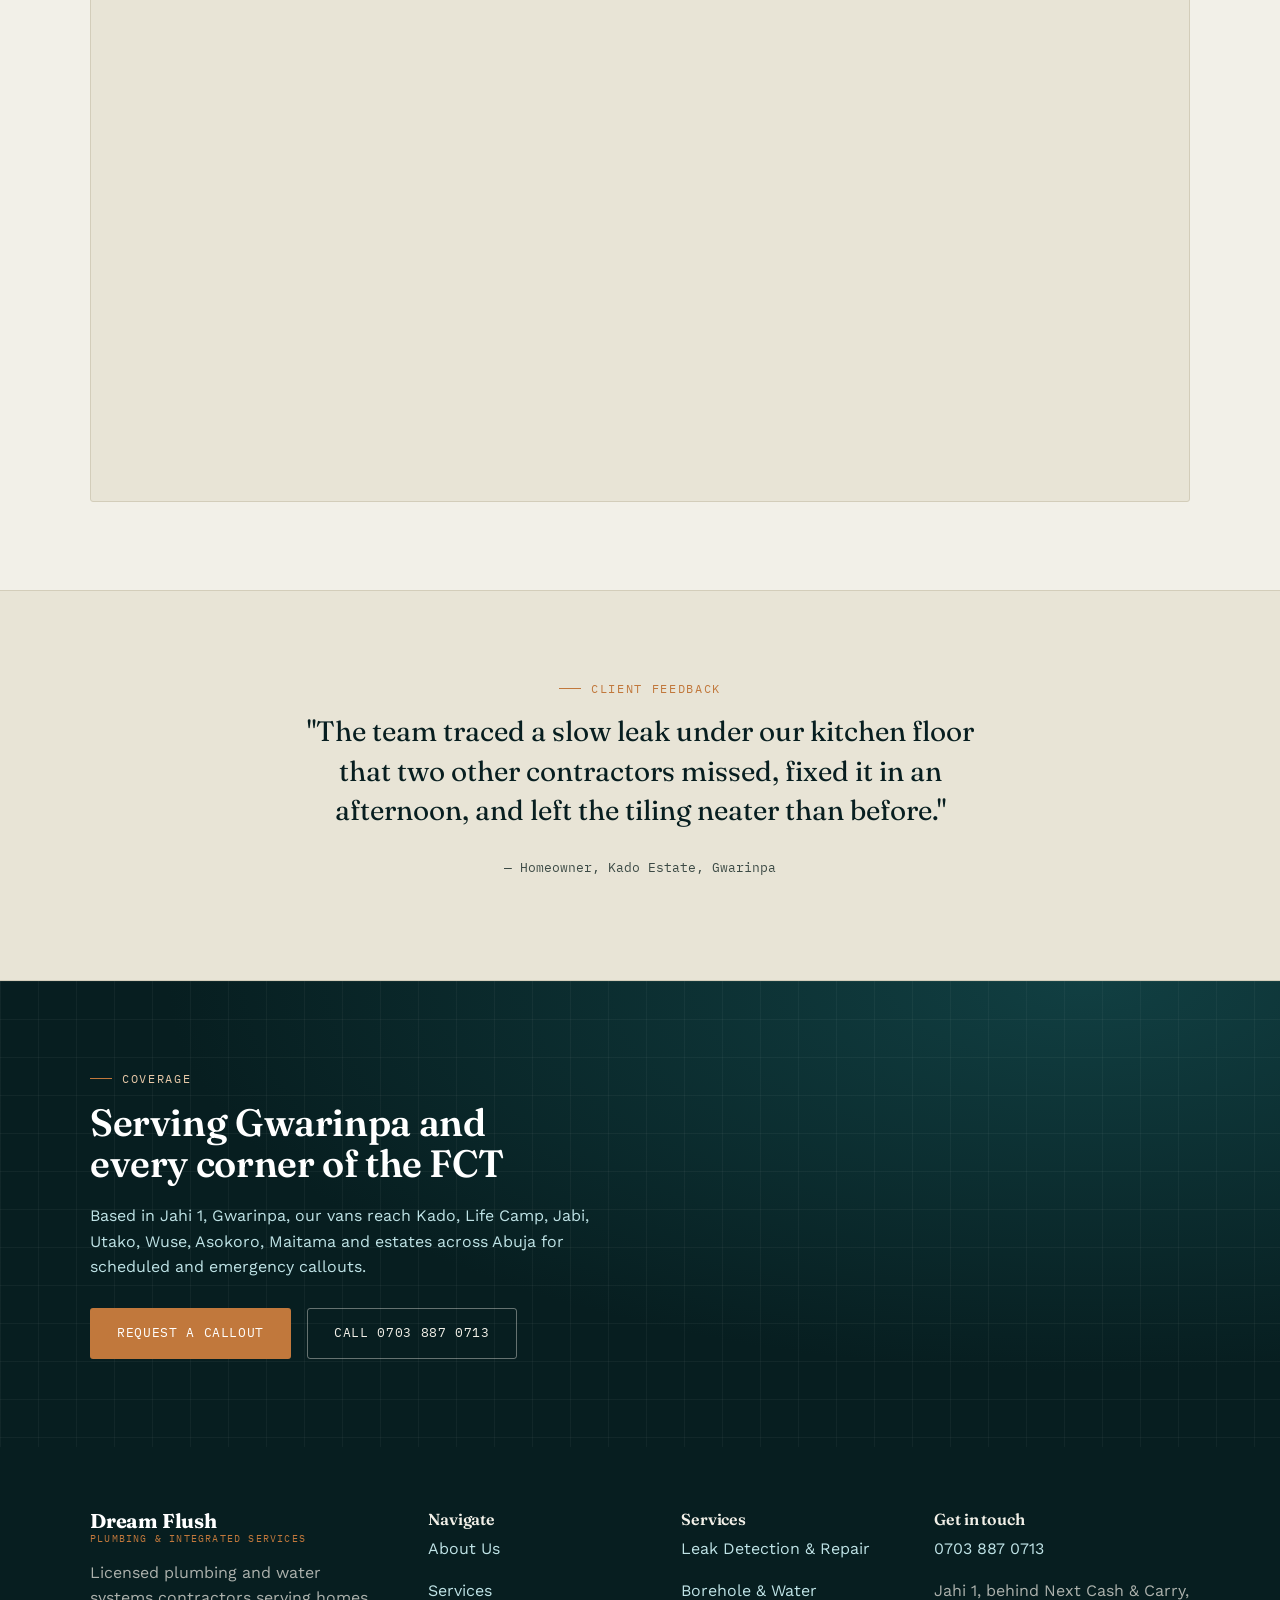
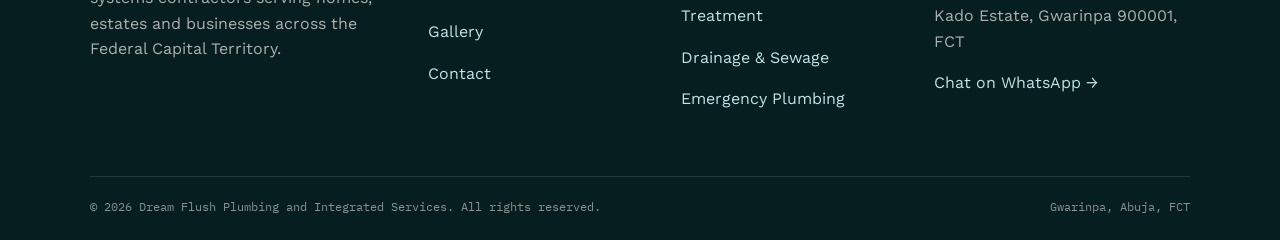
==== commit 315e962c: "Add CSS styles and mobile menu functionality" ====
--- a/index.html
+++ b/index.html
@@ -5,7 +5,325 @@
 <meta name="viewport" content="width=device-width, initial-scale=1.0">
 <title>Dream Flush Plumbing &amp; Integrated Services | Gwarinpa, Abuja</title>
 <meta name="description" content="Licensed plumbing, borehole and drainage contractors serving homes, estates and businesses across Gwarinpa and the Federal Capital Territory. Call 0703 887 0713.">
-<link rel="stylesheet" href="styles.css">
+<style>
+/* ============================================================
+   DREAM FLUSH — design tokens
+   ============================================================ */
+@import url('https://fonts.googleapis.com/css2?family=Fraunces:opsz,wght@9..144,400;9..144,500;9..144,600;9..144,700&family=Work+Sans:wght@400;500;600;700&family=IBM+Plex+Mono:wght@400;500&display=swap');
+
+:root{
+  --ink:        #14231F;
+  --ink-soft:   #3C4A45;
+  --paper:      #F2F0E8;
+  --paper-dim:  #E8E4D6;
+  --navy:       #0E3A3D;
+  --navy-deep:  #071E20;
+  --aqua:       #2FADBE;
+  --aqua-soft:  #BFE3E6;
+  --copper:     #C1783C;
+  --copper-dim: #E8C9A8;
+  --line:       #D3CDBA;
+  --radius:     3px;
+  --shadow:     0 12px 30px -14px rgba(7,30,32,0.35);
+}
+
+*{box-sizing:border-box;}
+html{scroll-behavior:smooth;}
+body{
+  margin:0;
+  background:var(--paper);
+  color:var(--ink);
+  font-family:'Work Sans', sans-serif;
+  font-size:16px;
+  line-height:1.6;
+  -webkit-font-smoothing:antialiased;
+}
+h1,h2,h3,h4{
+  font-family:'Fraunces', serif;
+  font-weight:600;
+  line-height:1.08;
+  margin:0 0 .5em 0;
+  color:var(--navy-deep);
+  letter-spacing:-0.01em;
+}
+p{margin:0 0 1em 0;}
+a{color:inherit; text-decoration:none;}
+img{max-width:100%; display:block;}
+.mono{font-family:'IBM Plex Mono', monospace;}
+
+.wrap{max-width:1180px; margin:0 auto; padding:0 24px;}
+@media(min-width:768px){.wrap{padding:0 40px;}}
+
+.eyebrow{
+  font-family:'IBM Plex Mono', monospace;
+  font-size:12px;
+  letter-spacing:.14em;
+  text-transform:uppercase;
+  color:var(--copper);
+  display:flex;
+  align-items:center;
+  gap:10px;
+  margin-bottom:14px;
+}
+.eyebrow::before{
+  content:'';
+  width:22px;height:1px;background:var(--copper);
+  display:inline-block;
+}
+.spec-tag{
+  font-family:'IBM Plex Mono', monospace;
+  font-size:11px;
+  letter-spacing:.04em;
+  color:var(--navy);
+  background:var(--aqua-soft);
+  border:1px solid var(--aqua);
+  padding:3px 8px;
+  border-radius:2px;
+  white-space:nowrap;
+}
+
+/* ---------- buttons ---------- */
+.btn{
+  display:inline-flex; align-items:center; gap:10px;
+  font-family:'IBM Plex Mono', monospace;
+  font-size:13px; letter-spacing:.05em; text-transform:uppercase;
+  padding:14px 26px;
+  border-radius:var(--radius);
+  border:1px solid transparent;
+  cursor:pointer;
+  transition:transform .18s ease, box-shadow .18s ease, background .18s ease, color .18s ease;
+}
+.btn-copper{ background:var(--copper); color:#fff; }
+.btn-copper:hover{ transform:translateY(-2px); box-shadow:var(--shadow); background:#A9662D; }
+.btn-outline{ background:transparent; color:var(--paper); border-color:rgba(242,240,232,.4); }
+.btn-outline:hover{ border-color:var(--paper); background:rgba(242,240,232,.08); }
+.btn-outline-dark{ background:transparent; color:var(--navy-deep); border-color:var(--navy-deep); }
+.btn-outline-dark:hover{ background:var(--navy-deep); color:var(--paper); }
+
+/* ---------- top strip ---------- */
+.topstrip{
+  background:var(--navy-deep);
+  color:var(--aqua-soft);
+  font-family:'IBM Plex Mono', monospace;
+  font-size:12px;
+  padding:8px 0;
+}
+.topstrip .wrap{display:flex; justify-content:space-between; align-items:center; gap:16px; flex-wrap:wrap;}
+.topstrip a{color:var(--aqua-soft); transition:color .15s;}
+.topstrip a:hover{color:#fff;}
+.topstrip .dot{color:var(--copper); margin:0 4px;}
+
+/* ---------- nav ---------- */
+header.site{
+  position:sticky; top:0; z-index:50;
+  background:rgba(242,240,232,.92);
+  backdrop-filter:blur(8px);
+  border-bottom:1px solid var(--line);
+}
+nav.main{
+  display:flex; align-items:center; justify-content:space-between;
+  padding:16px 0;
+}
+.logo{
+  display:flex; flex-direction:column; line-height:1;
+}
+.logo .name{
+  font-family:'Fraunces', serif; font-weight:700; font-size:20px; color:var(--navy-deep);
+  letter-spacing:-0.01em;
+}
+.logo .tag{
+  font-family:'IBM Plex Mono', monospace; font-size:10px; letter-spacing:.12em;
+  color:var(--copper); text-transform:uppercase; margin-top:3px;
+}
+.nav-links{
+  display:none; gap:34px; align-items:center;
+  font-family:'IBM Plex Mono', monospace; font-size:13px; letter-spacing:.03em; text-transform:uppercase;
+}
+.nav-links a{ position:relative; color:var(--ink-soft); padding:4px 0; }
+.nav-links a:hover, .nav-links a.active{ color:var(--navy-deep); }
+.nav-links a.active::after{
+  content:''; position:absolute; left:0; right:0; bottom:-4px; height:2px; background:var(--copper);
+}
+@media(min-width:900px){ .nav-links{display:flex;} .nav-cta{display:inline-flex;} .hamburger{display:none;} }
+
+.nav-cta{
+  display:none;
+  font-family:'IBM Plex Mono', monospace; font-size:12px; letter-spacing:.05em; text-transform:uppercase;
+  background:var(--navy-deep); color:#fff; padding:11px 20px; border-radius:var(--radius);
+}
+.nav-cta:hover{ background:var(--copper); }
+
+.hamburger{
+  display:flex; flex-direction:column; gap:5px; background:none; border:none; cursor:pointer; padding:6px;
+}
+.hamburger span{width:26px; height:2px; background:var(--navy-deep); display:block; transition:all .25s ease;}
+.hamburger.open span:nth-child(1){transform:translateY(7px) rotate(45deg);}
+.hamburger.open span:nth-child(2){opacity:0;}
+.hamburger.open span:nth-child(3){transform:translateY(-7px) rotate(-45deg);}
+
+.mobile-menu{
+  position:fixed; inset:0; top:0; background:var(--navy-deep); z-index:60;
+  display:flex; flex-direction:column; justify-content:center; align-items:flex-start;
+  padding:40px; gap:0;
+  transform:translateY(-100%); transition:transform .35s cubic-bezier(.65,0,.35,1);
+}
+.mobile-menu.open{ transform:translateY(0); }
+.mobile-menu a{
+  font-family:'Fraunces', serif; font-size:34px; color:var(--paper); padding:14px 0;
+  border-bottom:1px solid rgba(242,240,232,.12); width:100%;
+}
+.mobile-menu .close{
+  position:absolute; top:20px; right:24px; background:none; border:none; color:var(--paper);
+  font-size:28px; cursor:pointer; font-family:'IBM Plex Mono', monospace;
+}
+.mobile-menu .m-cta{
+  margin-top:24px;
+}
+
+/* ---------- hero pattern ---------- */
+.hero-dark{
+  background:radial-gradient(120% 140% at 85% 0%, #113F42 0%, var(--navy-deep) 60%);
+  color:var(--paper);
+  position:relative;
+  overflow:hidden;
+}
+.hero-dark::after{
+  content:'';
+  position:absolute; inset:0;
+  background-image:
+    linear-gradient(rgba(242,240,232,.045) 1px, transparent 1px),
+    linear-gradient(90deg, rgba(242,240,232,.045) 1px, transparent 1px);
+  background-size:38px 38px;
+  pointer-events:none;
+}
+
+/* ---------- pipe route signature ---------- */
+.pipe-route{
+  position:relative;
+}
+.pipe-route svg{
+  position:absolute; left:50%; top:0; transform:translateX(-50%);
+  height:100%; width:auto; z-index:0; opacity:.9;
+}
+.pipe-joint{
+  position:relative; z-index:1;
+}
+.pipe-joint .node{
+  width:13px; height:13px; border-radius:50%; background:var(--copper);
+  border:3px solid var(--paper); box-shadow:0 0 0 1px var(--copper);
+  margin:0 auto 18px auto;
+}
+.joint-connector{ display:flex; flex-direction:column; align-items:center; margin:0 auto; width:fit-content; }
+.joint-node{
+  width:11px; height:11px; border-radius:50%; background:var(--copper);
+  margin-top:-4px; box-shadow:0 0 0 5px var(--paper);
+}
+
+/* ---------- section rhythm ---------- */
+section{ padding:88px 0; }
+.section-tight{ padding:56px 0; }
+.divider{ height:1px; background:var(--line); border:none; }
+
+/* ---------- cards ---------- */
+.card{
+  background:#fff; border:1px solid var(--line); border-radius:var(--radius);
+  padding:32px; transition:transform .2s ease, box-shadow .2s ease, border-color .2s ease;
+}
+.card:hover{ transform:translateY(-4px); box-shadow:var(--shadow); border-color:var(--aqua); }
+
+.service-icon{
+  width:46px; height:46px; border-radius:50%;
+  background:var(--navy-deep); color:var(--aqua-soft);
+  display:flex; align-items:center; justify-content:center;
+  margin-bottom:20px;
+}
+
+/* ---------- reveal on scroll ---------- */
+.reveal{ opacity:0; transform:translateY(22px); transition:opacity .7s ease, transform .7s ease; }
+.reveal.in{ opacity:1; transform:translateY(0); }
+
+/* ---------- footer ---------- */
+footer.site{
+  background:var(--navy-deep); color:var(--paper); padding:64px 0 24px 0;
+}
+footer.site h4{ color:var(--paper); font-size:16px; }
+footer.site a{ color:var(--aqua-soft); }
+footer.site a:hover{ color:#fff; }
+.foot-grid{
+  display:grid; grid-template-columns:1fr; gap:40px;
+}
+@media(min-width:800px){ .foot-grid{grid-template-columns:1.4fr 1fr 1fr 1.2fr;} }
+.foot-bottom{
+  margin-top:48px; padding-top:20px; border-top:1px solid rgba(242,240,232,.12);
+  font-family:'IBM Plex Mono', monospace; font-size:12px; color:rgba(242,240,232,.55);
+  display:flex; justify-content:space-between; flex-wrap:wrap; gap:10px;
+}
+
+/* ---------- whatsapp float ---------- */
+.wa-float{
+  position:fixed; right:20px; bottom:20px; z-index:70;
+  width:58px; height:58px; border-radius:50%;
+  background:#25D366; color:#fff;
+  display:flex; align-items:center; justify-content:center;
+  box-shadow:0 10px 24px -6px rgba(0,0,0,.4);
+  animation:wa-pulse 2.6s infinite;
+}
+.wa-float:hover{ transform:scale(1.06); }
+@keyframes wa-pulse{
+  0%{ box-shadow:0 0 0 0 rgba(37,211,102,.5), 0 10px 24px -6px rgba(0,0,0,.4);}
+  70%{ box-shadow:0 0 0 14px rgba(37,211,102,0), 0 10px 24px -6px rgba(0,0,0,.4);}
+  100%{ box-shadow:0 0 0 0 rgba(37,211,102,0), 0 10px 24px -6px rgba(0,0,0,.4);}
+}
+
+/* ---------- page header (inner pages) ---------- */
+.page-head{
+  background:var(--navy-deep); color:var(--paper); padding:64px 0 56px 0;
+  position:relative; overflow:hidden;
+}
+.page-head .wrap{ position:relative; z-index:1; }
+.crumb{
+  font-family:'IBM Plex Mono', monospace; font-size:12px; letter-spacing:.06em; text-transform:uppercase;
+  color:var(--copper-dim); margin-bottom:16px;
+}
+.crumb a{ color:var(--aqua-soft); } .crumb a:hover{ color:#fff; }
+
+/* ---------- gallery ---------- */
+.gal-item{
+  position:relative; overflow:hidden; border-radius:var(--radius);
+  border:1px solid var(--line);
+  background:var(--paper-dim);
+}
+.gal-item img{ width:100%; height:100%; object-fit:cover; transition:transform .5s ease; display:block; }
+.gal-item:hover img{ transform:scale(1.06); }
+.gal-cap{
+  position:absolute; left:0; right:0; bottom:0; padding:14px 16px;
+  background:linear-gradient(to top, rgba(7,30,32,.85), transparent);
+  color:#fff; font-family:'IBM Plex Mono', monospace; font-size:12px; letter-spacing:.03em;
+}
+
+/* ---------- forms ---------- */
+.field{ margin-bottom:20px; }
+.field label{
+  display:block; font-family:'IBM Plex Mono', monospace; font-size:12px; letter-spacing:.05em;
+  text-transform:uppercase; color:var(--navy); margin-bottom:8px;
+}
+.field input, .field textarea, .field select{
+  width:100%; padding:13px 14px; border:1px solid var(--line); border-radius:var(--radius);
+  background:#fff; font-family:'Work Sans', sans-serif; font-size:15px; color:var(--ink);
+}
+.field input:focus, .field textarea:focus, .field select:focus{
+  outline:none; border-color:var(--aqua); box-shadow:0 0 0 3px var(--aqua-soft);
+}
+.field textarea{ resize:vertical; min-height:120px; }
+
+/* focus visibility for accessibility */
+a:focus-visible, button:focus-visible{ outline:2px solid var(--copper); outline-offset:2px; }
+
+@media (prefers-reduced-motion: reduce){
+  *{ animation:none !important; transition:none !important; scroll-behavior:auto !important; }
+}
+
+</style>
 </head>
 <body>
 
@@ -279,6 +597,67 @@
   <svg width="28" height="28" viewBox="0 0 24 24" fill="currentColor"><path d="M12.04 2C6.58 2 2.13 6.45 2.13 11.91c0 1.75.46 3.45 1.32 4.95L2 22l5.28-1.38a9.9 9.9 0 004.76 1.21h.01c5.46 0 9.9-4.45 9.9-9.91C21.96 6.45 17.5 2 12.04 2zm0 18.06h-.01a8.2 8.2 0 01-4.18-1.14l-.3-.18-3.12.82.83-3.04-.2-.31a8.16 8.16 0 01-1.26-4.3c0-4.51 3.68-8.19 8.2-8.19 2.19 0 4.25.85 5.8 2.4a8.13 8.13 0 012.4 5.8c0 4.51-3.68 8.14-8.16 8.14zm4.48-6.12c-.24-.12-1.45-.72-1.67-.8-.22-.08-.39-.12-.55.12-.16.24-.63.8-.78.96-.14.16-.29.18-.53.06-.24-.12-1.02-.38-1.94-1.2-.72-.64-1.2-1.43-1.34-1.67-.14-.24-.02-.37.11-.49.11-.11.24-.29.36-.43.12-.14.16-.24.24-.4.08-.16.04-.3-.02-.42-.06-.12-.55-1.32-.75-1.8-.2-.48-.4-.42-.55-.42-.14 0-.3-.02-.46-.02s-.42.06-.64.3c-.22.24-.85.83-.85 2.02 0 1.19.87 2.34.99 2.5.12.16 1.71 2.61 4.14 3.66.58.25 1.03.4 1.38.51.58.18 1.11.16 1.53.1.47-.07 1.45-.59 1.65-1.16.2-.57.2-1.06.14-1.16-.06-.1-.22-.16-.46-.28z"/></svg>
 </a>
 
-<script src="script.js"></script>
+<script>
+// Dream Flush — shared site behaviour
+document.addEventListener('DOMContentLoaded', function () {
+
+  // Mobile menu
+  var hamburger = document.querySelector('.hamburger');
+  var mobileMenu = document.querySelector('.mobile-menu');
+  var closeBtn = document.querySelector('.mobile-menu .close');
+
+  function openMenu(){
+    hamburger.classList.add('open');
+    mobileMenu.classList.add('open');
+    document.body.style.overflow = 'hidden';
+  }
+  function closeMenu(){
+    hamburger.classList.remove('open');
+    mobileMenu.classList.remove('open');
+    document.body.style.overflow = '';
+  }
+  if (hamburger && mobileMenu) {
+    hamburger.addEventListener('click', function () {
+      mobileMenu.classList.contains('open') ? closeMenu() : openMenu();
+    });
+  }
+  if (closeBtn) closeBtn.addEventListener('click', closeMenu);
+  document.querySelectorAll('.mobile-menu a').forEach(function (a) {
+    a.addEventListener('click', closeMenu);
+  });
+
+  // Scroll reveal
+  var revealEls = document.querySelectorAll('.reveal');
+  if ('IntersectionObserver' in window) {
+    var io = new IntersectionObserver(function (entries) {
+      entries.forEach(function (entry) {
+        if (entry.isIntersecting) {
+          entry.target.classList.add('in');
+          io.unobserve(entry.target);
+        }
+      });
+    }, { threshold: 0.15 });
+    revealEls.forEach(function (el) { io.observe(el); });
+  } else {
+    revealEls.forEach(function (el) { el.classList.add('in'); });
+  }
+
+  // Simple contact form handler (static site — no backend)
+  var form = document.getElementById('contact-form');
+  if (form) {
+    form.addEventListener('submit', function (e) {
+      e.preventDefault();
+      var name = form.querySelector('#name').value.trim();
+      var msg = form.querySelector('#message').value.trim();
+      var phone = "2347038870713";
+      var text = "Hello Dream Flush, my name is " + (name || "___") +
+        ". " + (msg || "I would like to request a quote.");
+      var url = "https://wa.me/" + phone + "?text=" + encodeURIComponent(text);
+      window.open(url, "_blank");
+    });
+  }
+});
+
+</script>
 </body>
 </html>
